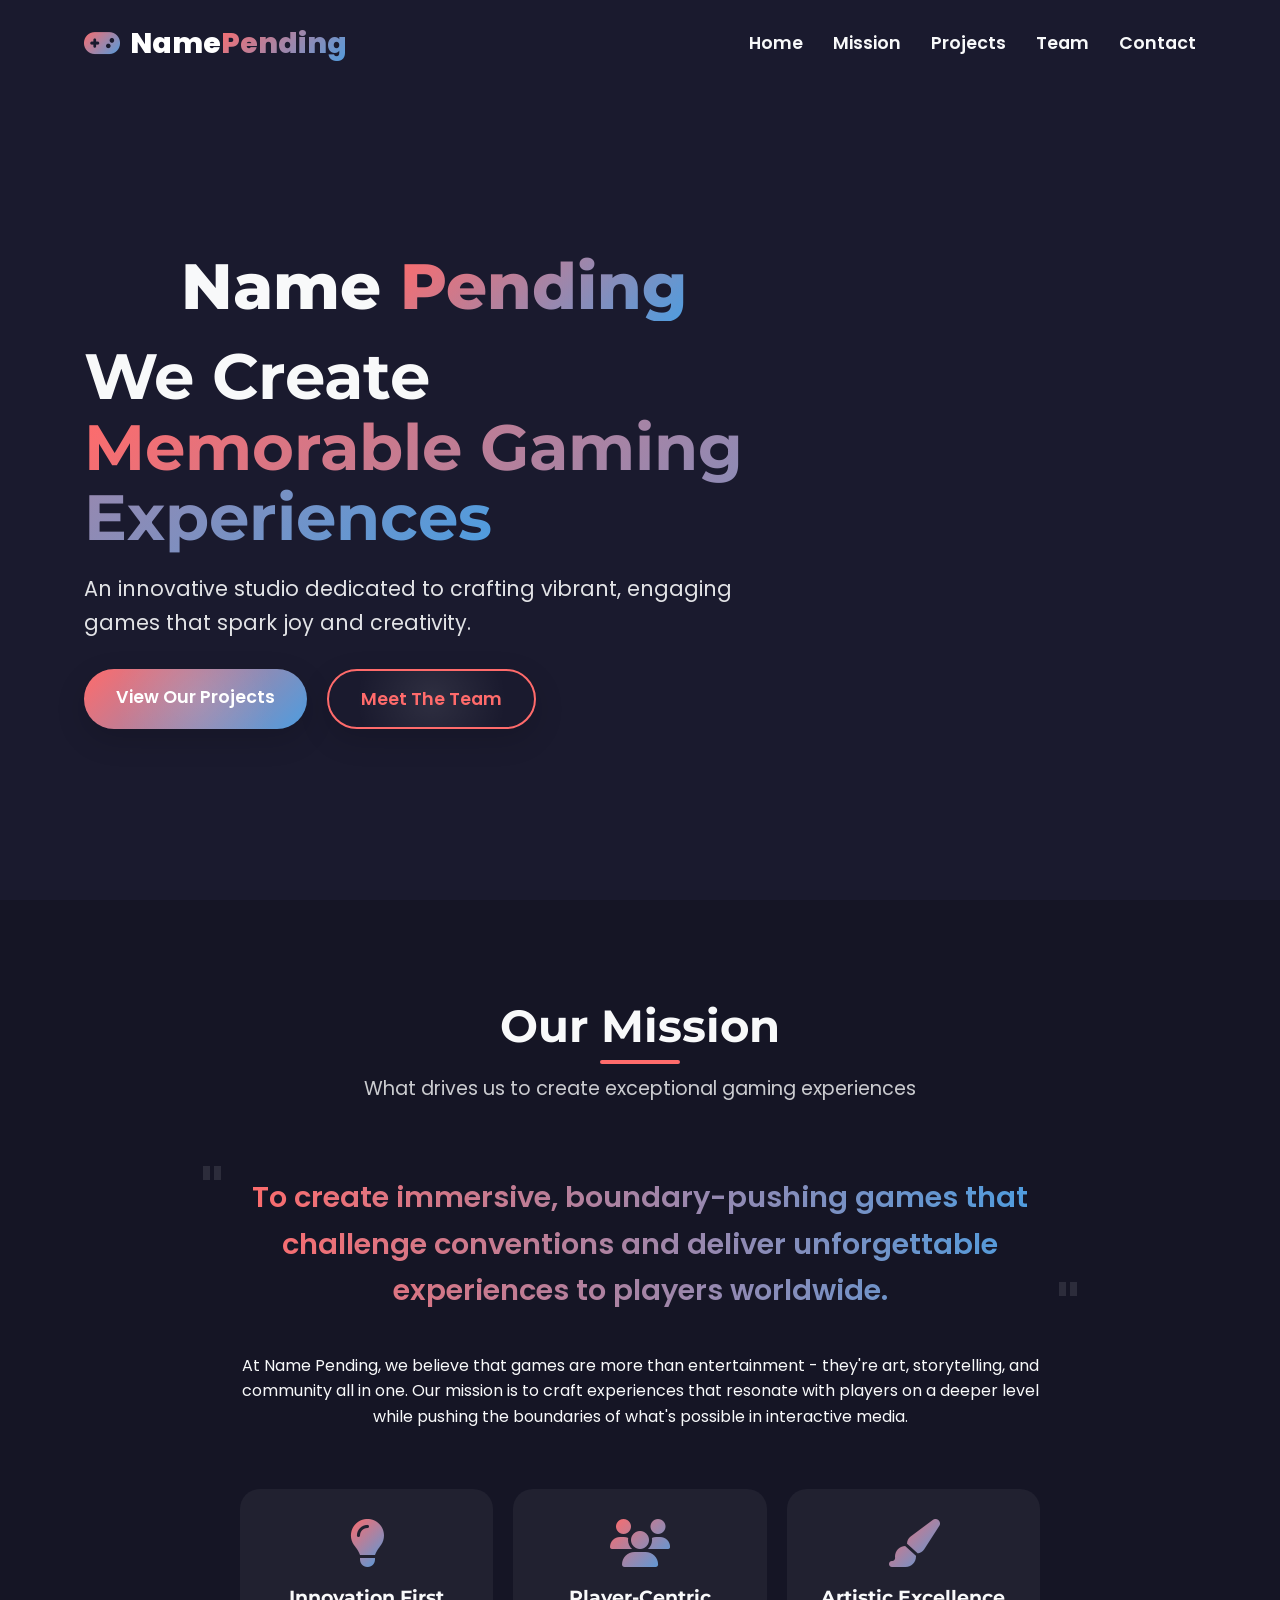
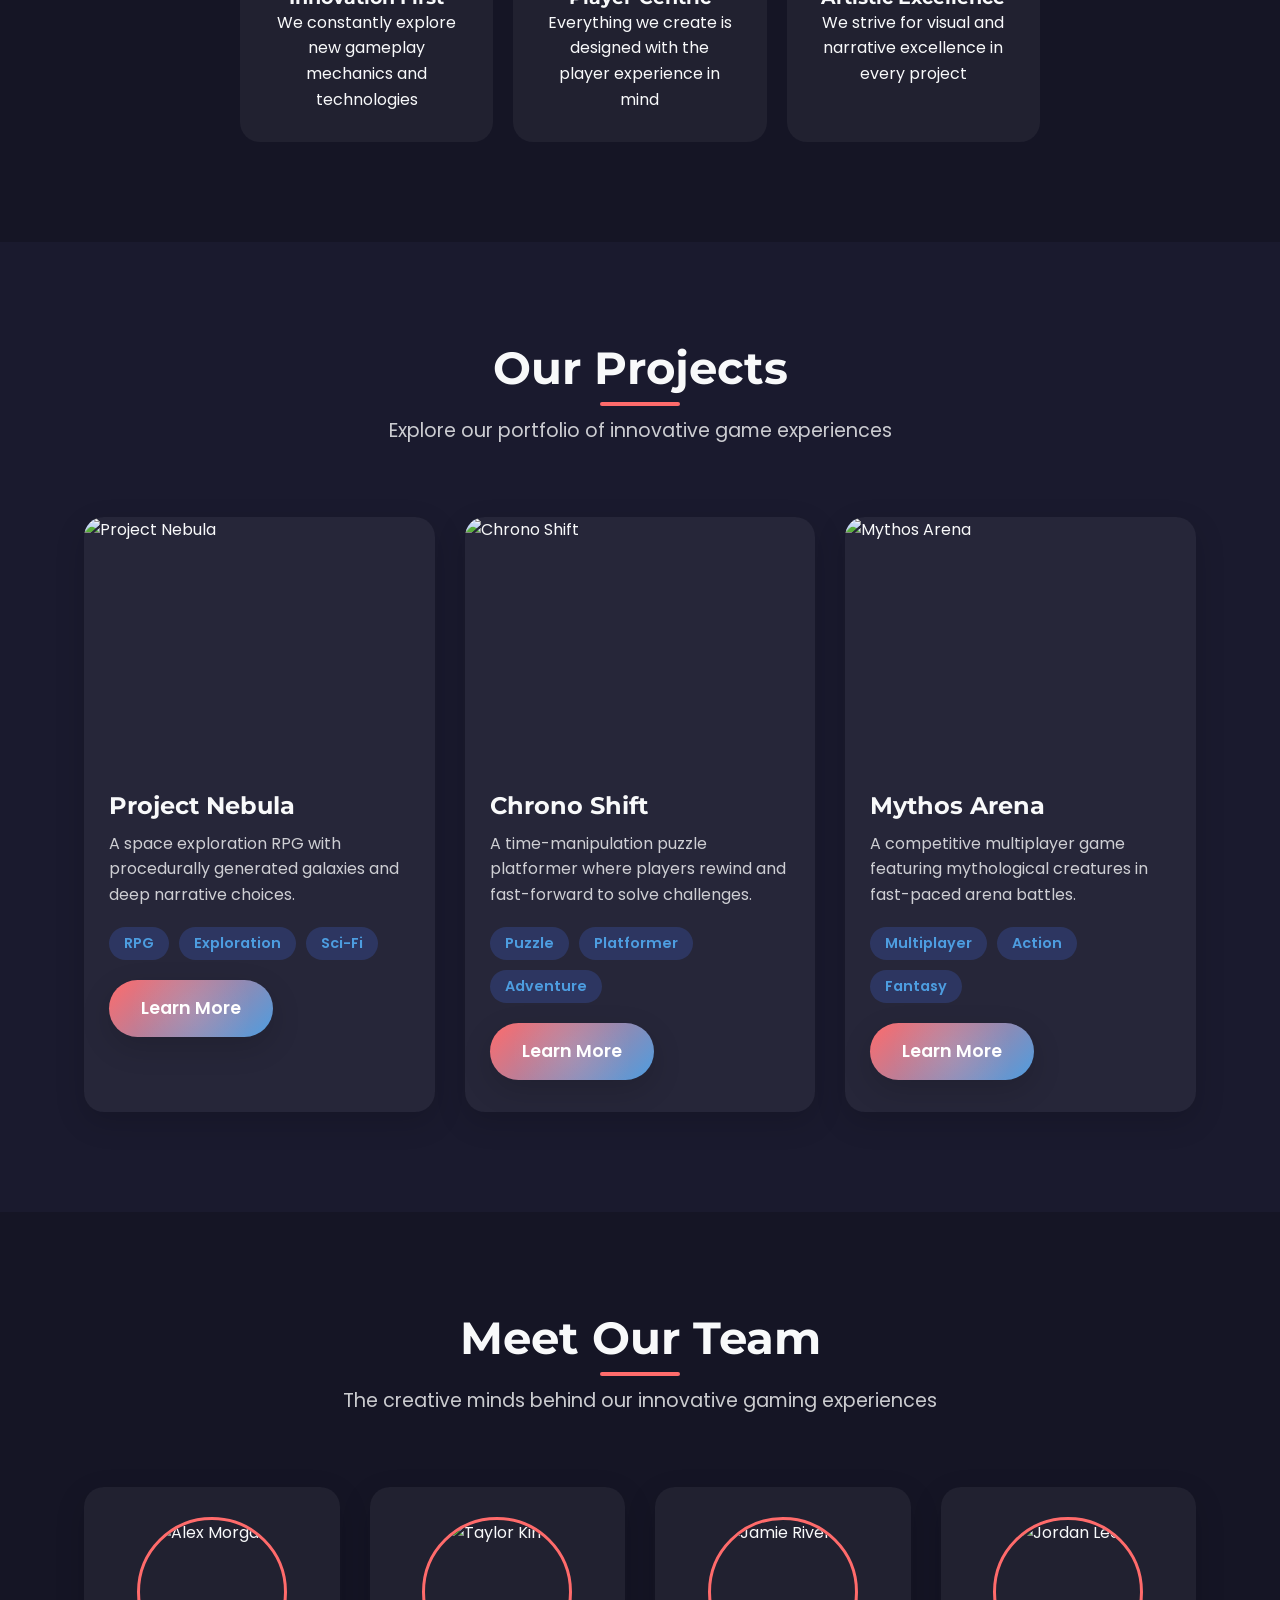
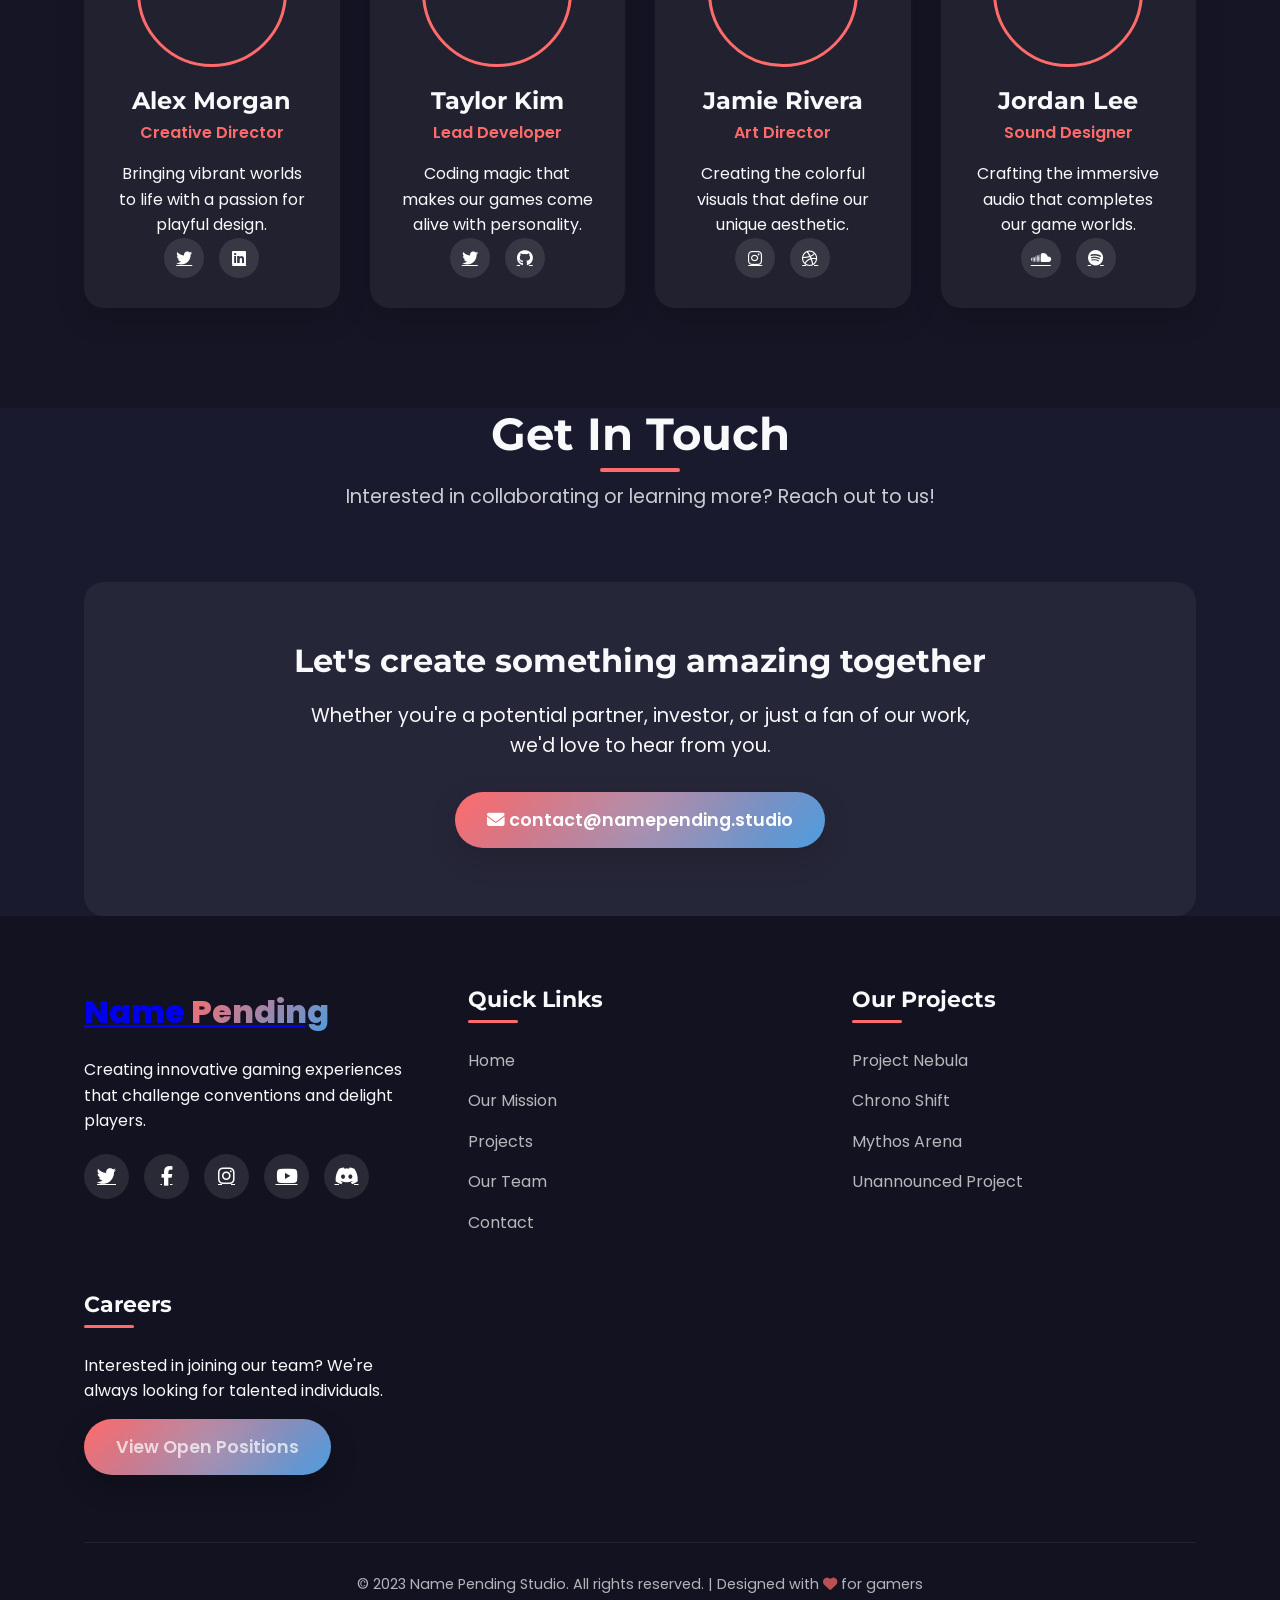
==== index.html @ c5f0f34b "Woops" ====
<!DOCTYPE html>
<html lang="en">
<head>
    <meta charset="UTF-8">
    <meta name="viewport" content="width=device-width, initial-scale=1.0">
    <title>Name Pending Approval | Game Studio</title>
    <link rel="stylesheet" href="https://cdnjs.cloudflare.com/ajax/libs/font-awesome/6.4.0/css/all.min.css">
    <link href="https://fonts.googleapis.com/css2?family=Montserrat:wght@400;600;700;800&family=Poppins:wght@300;400;500;600;700&display=swap" rel="stylesheet">
    <style>
        :root {
            --primary: #ff6b6b;
            --secondary: #4d9de0;
            --accent: #ffd166;
            --dark: #1a1a2e;
            --light: #f8f9fa;
            --gradient: linear-gradient(135deg, var(--primary), var(--secondary));
            --bubble-gradient: radial-gradient(circle, rgba(255,255,255,0.3) 0%, rgba(255,255,255,0) 70%);
            --shadow: 0 10px 30px rgba(0, 0, 0, 0.15);
            --transition: all 0.4s cubic-bezier(0.175, 0.885, 0.32, 1.275);
        }

        * {
            margin: 0;
            padding: 0;
            box-sizing: border-box;
        }

        body {
            font-family: 'Poppins', sans-serif;
            background: var(--dark);
            color: var(--light);
            overflow-x: hidden;
            line-height: 1.6;
        }

        h1, h2, h3, h4, h5 {
            font-family: 'Montserrat', sans-serif;
            font-weight: 700;
            line-height: 1.2;
        }

        .container {
            width: 90%;
            max-width: 1200px;
            margin: 0 auto;
            padding: 0 20px;
        }

        .btn {
            display: inline-block;
            padding: 14px 32px;
            background: var(--gradient);
            color: white;
            border-radius: 50px;
            text-decoration: none;
            font-weight: 600;
            font-size: 1.1rem;
            border: none;
            cursor: pointer;
            transition: var(--transition);
            box-shadow: var(--shadow);
            position: relative;
            overflow: hidden;
            z-index: 1;
        }

        .btn:hover {
            transform: translateY(-5px);
            box-shadow: 0 15px 35px rgba(0, 0, 0, 0.2);
        }

        .btn::after {
            content: '';
            position: absolute;
            top: 0;
            left: 0;
            width: 100%;
            height: 100%;
            background: var(--bubble-gradient);
            z-index: -1;
            opacity: 0.3;
        }

        /* Header & Navigation */
        header {
            position: fixed;
            top: 0;
            left: 0;
            width: 100%;
            z-index: 1000;
            padding: 20px 0;
            transition: var(--transition);
        }

        header.scrolled {
            background: rgba(26, 26, 46, 0.95);
            backdrop-filter: blur(10px);
            padding: 10px 0;
            box-shadow: 0 5px 20px rgba(0, 0, 0, 0.1);
        }

        .navbar {
            display: flex;
            justify-content: space-between;
            align-items: center;
        }

        .logo {
            display: flex;
            align-items: center;
            font-size: 1.8rem;
            font-weight: 800;
            color: white;
            text-decoration: none;
        }

        .logo span {
            background: var(--gradient);
            -webkit-background-clip: text;
            -webkit-text-fill-color: transparent;
        }

        .logo i {
            margin-right: 10px;
            background: var(--gradient);
            -webkit-background-clip: text;
            -webkit-text-fill-color: transparent;
        }

        .nav-links {
            display: flex;
            list-style: none;
        }

        .nav-links li {
            margin-left: 30px;
        }

        .nav-links a {
            color: var(--light);
            text-decoration: none;
            font-weight: 600;
            font-size: 1.1rem;
            position: relative;
            padding: 5px 0;
            transition: var(--transition);
        }

        .nav-links a::after {
            content: '';
            position: absolute;
            bottom: 0;
            left: 0;
            width: 0;
            height: 3px;
            background: var(--primary);
            border-radius: 10px;
            transition: var(--transition);
        }

        .nav-links a:hover {
            color: var(--primary);
        }

        .nav-links a:hover::after {
            width: 100%;
        }

        .hamburger {
            display: none;
            cursor: pointer;
            background: none;
            border: none;
            font-size: 1.8rem;
            color: white;
        }

        /* Hero Section */
        .hero {
            height: 100vh;
            display: flex;
            align-items: center;
            position: relative;
            overflow: hidden;
            padding-top: 80px;
        }

        .hero::before {
            content: '';
            position: absolute;
            top: 0;
            left: 0;
            width: 100%;
            height: 100%;
            background: url('https://images.unsplash.com/photo-1550745165-9bc0b252726f?ixlib=rb-4.0.3') no-repeat center center/cover;
            opacity: 0.2;
            z-index: -1;
        }

        .hero-content {
            max-width: 700px;
            z-index: 2;
        }

        .hero h1 {
            font-size: 4rem;
            margin-bottom: 20px;
            line-height: 1.1;
        }

        .hero h1 span {
            background: var(--gradient);
            -webkit-background-clip: text;
            -webkit-text-fill-color: transparent;
        }

        .hero p {
            font-size: 1.3rem;
            margin-bottom: 30px;
            opacity: 0.9;
        }

        .hero-btns {
            display: flex;
            gap: 20px;
        }

        .btn-secondary {
            background: transparent;
            border: 2px solid var(--primary);
            color: var(--primary);
        }

        .btn-secondary:hover {
            background: var(--primary);
            color: white;
        }

        /* Studio Name Animation */
        .studio-name {
            font-size: 5rem;
            font-weight: 800;
            text-align: center;
            margin-bottom: 30px;
            position: relative;
        }

        .studio-name span {
            background: var(--gradient);
            -webkit-background-clip: text;
            -webkit-text-fill-color: transparent;
            position: relative;
            display: inline-block;
        }

        .studio-name span::after {
            content: '?';
            position: absolute;
            top: -20px;
            right: -30px;
            font-size: 4rem;
            color: var(--accent);
            animation: pulse 2s infinite;
        }

        @keyframes pulse {
            0% { transform: scale(1); }
            50% { transform: scale(1.2); }
            100% { transform: scale(1); }
        }

        /* Mission Section */
        .mission {
            background: rgba(0, 0, 0, 0.2);
            padding: 100px 0;
            position: relative;
        }

        .mission-content {
            max-width: 800px;
            margin: 0 auto;
            text-align: center;
            position: relative;
            z-index: 2;
        }

        .mission-statement {
            font-size: 1.8rem;
            font-weight: 600;
            margin-bottom: 40px;
            line-height: 1.6;
            background: linear-gradient(to right, var(--primary), var(--secondary));
            -webkit-background-clip: text;
            background-clip: text;
            color: transparent;
            position: relative;
        }

        .mission-statement::before,
        .mission-statement::after {
            content: '"';
            font-size: 4rem;
            position: absolute;
            color: rgba(255, 255, 255, 0.1);
        }

        .mission-statement::before {
            top: -30px;
            left: -40px;
        }

        .mission-statement::after {
            bottom: -50px;
            right: -40px;
        }

        /* Projects Section */
        .projects {
            padding: 100px 0;
        }

        .projects-grid {
            display: grid;
            grid-template-columns: repeat(auto-fill, minmax(300px, 1fr));
            gap: 30px;
        }

        .project-card {
            background: rgba(255, 255, 255, 0.05);
            border-radius: 20px;
            overflow: hidden;
            transition: var(--transition);
            box-shadow: var(--shadow);
            position: relative;
        }

        .project-card:hover {
            transform: translateY(-10px);
            box-shadow: 0 20px 40px rgba(0, 0, 0, 0.2);
        }

        .project-img {
            height: 250px;
            overflow: hidden;
            position: relative;
        }

        .project-img img {
            width: 100%;
            height: 100%;
            object-fit: cover;
            transition: var(--transition);
        }

        .project-card:hover .project-img img {
            transform: scale(1.1);
        }

        .project-info {
            padding: 25px;
        }

        .project-info h3 {
            font-size: 1.5rem;
            margin-bottom: 10px;
        }

        .project-info p {
            margin-bottom: 20px;
            opacity: 0.8;
        }

        .project-tags {
            display: flex;
            flex-wrap: wrap;
            gap: 10px;
            margin-bottom: 20px;
        }

        .project-tag {
            background: rgba(77, 121, 255, 0.2);
            color: var(--secondary);
            padding: 5px 15px;
            border-radius: 50px;
            font-size: 0.9rem;
            font-weight: 600;
        }

        /* Team Section */
        .team {
            background: rgba(0, 0, 0, 0.2);
            padding: 100px 0;
        }

        .team-grid {
            display: grid;
            grid-template-columns: repeat(auto-fill, minmax(250px, 1fr));
            gap: 30px;
        }

        .team-member {
            text-align: center;
            background: rgba(255, 255, 255, 0.05);
            border-radius: 20px;
            padding: 30px;
            transition: var(--transition);
            box-shadow: var(--shadow);
        }

        .team-member:hover {
            transform: translateY(-10px);
            background: rgba(255, 255, 255, 0.1);
        }

        .member-img {
            width: 150px;
            height: 150px;
            border-radius: 50%;
            margin: 0 auto 20px;
            overflow: hidden;
            border: 3px solid var(--primary);
            position: relative;
        }

        .member-img img {
            width: 100%;
            height: 100%;
            object-fit: cover;
        }

        .member-name {
            font-size: 1.5rem;
            margin-bottom: 5px;
        }

        .member-role {
            color: var(--primary);
            font-weight: 600;
            margin-bottom: 15px;
        }

        .member-social {
            display: flex;
            justify-content: center;
            gap: 15px;
        }

        .member-social a {
            display: flex;
            align-items: center;
            justify-content: center;
            width: 40px;
            height: 40px;
            background: rgba(255, 255, 255, 0.1);
            border-radius: 50%;
            color: white;
            transition: var(--transition);
        }

        .member-social a:hover {
            background: var(--primary);
            transform: translateY(-5px);
        }

        /* Footer */
        footer {
            background: rgba(0, 0, 0, 0.3);
            padding: 70px 0 30px;
            position: relative;
        }

        .footer-content {
            display: grid;
            grid-template-columns: repeat(auto-fit, minmax(250px, 1fr));
            gap: 40px;
            margin-bottom: 60px;
        }

        .footer-logo {
            font-size: 2rem;
            font-weight: 800;
            margin-bottom: 20px;
            display: block;
        }

        .footer-logo span {
            background: var(--gradient);
            -webkit-background-clip: text;
            -webkit-text-fill-color: transparent;
        }

        .footer-links h3 {
            font-size: 1.4rem;
            margin-bottom: 25px;
            position: relative;
            padding-bottom: 10px;
        }

        .footer-links h3::after {
            content: '';
            position: absolute;
            bottom: 0;
            left: 0;
            width: 50px;
            height: 3px;
            background: var(--primary);
            border-radius: 10px;
        }

        .footer-links ul {
            list-style: none;
        }

        .footer-links li {
            margin-bottom: 15px;
        }

        .footer-links a {
            color: rgba(255, 255, 255, 0.7);
            text-decoration: none;
            transition: var(--transition);
            display: inline-block;
        }

        .footer-links a:hover {
            color: var(--primary);
            transform: translateX(5px);
        }

        .social-links {
            display: flex;
            gap: 15px;
            margin-top: 20px;
        }

        .social-links a {
            display: flex;
            align-items: center;
            justify-content: center;
            width: 45px;
            height: 45px;
            background: rgba(255, 255, 255, 0.1);
            border-radius: 50%;
            color: white;
            font-size: 1.2rem;
            transition: var(--transition);
        }

        .social-links a:hover {
            background: var(--primary);
            transform: translateY(-5px);
        }

        .copyright {
            text-align: center;
            padding-top: 30px;
            border-top: 1px solid rgba(255, 255, 255, 0.1);
            font-size: 0.9rem;
            opacity: 0.7;
        }

        /* Section Title */
        .section-title {
            text-align: center;
            margin-bottom: 70px;
        }

        .section-title h2 {
            font-size: 2.8rem;
            margin-bottom: 20px;
            position: relative;
            display: inline-block;
        }

        .section-title h2::after {
            content: '';
            position: absolute;
            bottom: -10px;
            left: 50%;
            transform: translateX(-50%);
            width: 80px;
            height: 4px;
            background: var(--primary);
            border-radius: 10px;
        }

        .section-title p {
            max-width: 700px;
            margin: 0 auto;
            font-size: 1.2rem;
            opacity: 0.8;
        }

        /* Responsive Design */
        @media (max-width: 992px) {
            .hero h1 {
                font-size: 3.5rem;
            }
            .studio-name {
                font-size: 4rem;
            }
        }

        @media (max-width: 768px) {
            .hamburger {
                display: block;
            }

            .nav-links {
                position: fixed;
                top: 80px;
                left: -100%;
                width: 100%;
                height: calc(100vh - 80px);
                background: var(--dark);
                flex-direction: column;
                align-items: center;
                justify-content: flex-start;
                padding-top: 50px;
                transition: var(--transition);
            }

            .nav-links.active {
                left: 0;
            }

            .nav-links li {
                margin: 15px 0;
            }

            .hero h1 {
                font-size: 2.8rem;
            }

            .studio-name {
                font-size: 3rem;
            }

            .hero-btns {
                flex-direction: column;
                gap: 15px;
            }

            .section-title h2 {
                font-size: 2.3rem;
            }
        }

        @media (max-width: 480px) {
            .hero h1 {
                font-size: 2.3rem;
            }
            .studio-name {
                font-size: 2.5rem;
            }
            .section-title h2 {
                font-size: 2rem;
            }
        }

        /* Floating Bubbles */
        .bubbles {
            position: absolute;
            top: 0;
            left: 0;
            width: 100%;
            height: 100%;
            z-index: -1;
            overflow: hidden;
        }

        .bubble {
            position: absolute;
            bottom: -100px;
            width: 40px;
            height: 40px;
            background: var(--bubble-gradient);
            border-radius: 50%;
            opacity: 0.5;
            animation: float 15s infinite ease-in;
        }

        .bubble:nth-child(1) {
            width: 40px;
            height: 40px;
            left: 10%;
            animation-duration: 16s;
        }

        .bubble:nth-child(2) {
            width: 20px;
            height: 20px;
            left: 20%;
            animation-duration: 10s;
            animation-delay: 1s;
        }

        .bubble:nth-child(3) {
            width: 50px;
            height: 50px;
            left: 35%;
            animation-duration: 18s;
            animation-delay: 2s;
        }

        .bubble:nth-child(4) {
            width: 80px;
            height: 80px;
            left: 50%;
            animation-duration: 22s;
            animation-delay: 0s;
        }

        .bubble:nth-child(5) {
            width: 35px;
            height: 35px;
            left: 55%;
            animation-duration: 14s;
            animation-delay: 1s;
        }

        .bubble:nth-child(6) {
            width: 45px;
            height: 45px;
            left: 65%;
            animation-duration: 17s;
            animation-delay: 3s;
        }

        .bubble:nth-child(7) {
            width: 25px;
            height: 25px;
            left: 75%;
            animation-duration: 12s;
            animation-delay: 2s;
        }

        .bubble:nth-child(8) {
            width: 80px;
            height: 80px;
            left: 80%;
            animation-duration: 20s;
            animation-delay: 1s;
        }

        .bubble:nth-child(9) {
            width: 15px;
            height: 15px;
            left: 70%;
            animation-duration: 9s;
            animation-delay: 0s;
        }

        .bubble:nth-child(10) {
            width: 50px;
            height: 50px;
            left: 85%;
            animation-duration: 15s;
            animation-delay: 4s;
        }

        @keyframes float {
            0% {
                bottom: -100px;
                transform: translateX(0);
            }
            50% {
                transform: translateX(100px);
            }
            100% {
                bottom: 1080px;
                transform: translateX(-150px);
            }
        }
    </style>
</head>
<body>
    <!-- Header -->
    <header id="header">
        <div class="container">
            <nav class="navbar">
                <a href="#" class="logo">
                    <i class="fas fa-gamepad"></i>
                    Name <span>Pending</span>
                </a>
                <button class="hamburger" id="hamburger">
                    <i class="fas fa-bars"></i>
                </button>
                <ul class="nav-links" id="nav-links">
                    <li><a href="#home">Home</a></li>
                    <li><a href="#mission">Mission</a></li>
                    <li><a href="#projects">Projects</a></li>
                    <li><a href="#team">Team</a></li>
                    <li><a href="#contact">Contact</a></li>
                </ul>
            </nav>
        </div>
    </header>

    <!-- Hero Section -->
    <section class="hero" id="home">
        <div class="bubbles">
            <div class="bubble"></div>
            <div class="bubble"></div>
            <div class="bubble"></div>
            <div class="bubble"></div>
            <div class="bubble"></div>
            <div class="bubble"></div>
            <div class="bubble"></div>
            <div class="bubble"></div>
            <div class="bubble"></div>
            <div class="bubble"></div>
        </div>
        <div class="container">
            <div class="hero-content">
                <h1 class="studio-name">Name <span>Pending</span></h1>
                <h1>We Create <span>Memorable Gaming Experiences</span></h1>
                <p>An innovative studio dedicated to crafting vibrant, engaging games that spark joy and creativity.</p>
                <div class="hero-btns">
                    <a href="#projects" class="btn">View Our Projects</a>
                    <a href="#team" class="btn btn-secondary">Meet The Team</a>
                </div>
            </div>
        </div>
    </section>

    <!-- Mission Section -->
    <section class="mission" id="mission">
        <div class="container">
            <div class="section-title">
                <h2>Our Mission</h2>
                <p>What drives us to create exceptional gaming experiences</p>
            </div>
            <div class="mission-content">
                <p class="mission-statement">
                    To create immersive, boundary-pushing games that challenge conventions and deliver unforgettable experiences to players worldwide.
                </p>
                <p>At Name Pending, we believe that games are more than entertainment - they're art, storytelling, and community all in one. Our mission is to craft experiences that resonate with players on a deeper level while pushing the boundaries of what's possible in interactive media.</p>
                <div style="display: grid; grid-template-columns: repeat(auto-fit, minmax(200px, 1fr)); gap: 20px; margin-top: 60px;">
                    <div style="text-align: center; padding: 30px; background: rgba(255,255,255,0.05); border-radius: 20px;">
                        <i class="fas fa-lightbulb" style="font-size: 3rem; margin-bottom: 20px; background: var(--gradient); -webkit-background-clip: text; -webkit-text-fill-color: transparent;"></i>
                        <h3>Innovation First</h3>
                        <p>We constantly explore new gameplay mechanics and technologies</p>
                    </div>
                    <div style="text-align: center; padding: 30px; background: rgba(255,255,255,0.05); border-radius: 20px;">
                        <i class="fas fa-users" style="font-size: 3rem; margin-bottom: 20px; background: var(--gradient); -webkit-background-clip: text; -webkit-text-fill-color: transparent;"></i>
                        <h3>Player-Centric</h3>
                        <p>Everything we create is designed with the player experience in mind</p>
                    </div>
                    <div style="text-align: center; padding: 30px; background: rgba(255,255,255,0.05); border-radius: 20px;">
                        <i class="fas fa-paint-brush" style="font-size: 3rem; margin-bottom: 20px; background: var(--gradient); -webkit-background-clip: text; -webkit-text-fill-color: transparent;"></i>
                        <h3>Artistic Excellence</h3>
                        <p>We strive for visual and narrative excellence in every project</p>
                    </div>
                </div>
            </div>
        </div>
    </section>

    <!-- Projects Section -->
    <section class="projects" id="projects">
        <div class="container">
            <div class="section-title">
                <h2>Our Projects</h2>
                <p>Explore our portfolio of innovative game experiences</p>
            </div>
            <div class="projects-grid">
                <!-- Project 1 -->
                <div class="project-card">
                    <div class="project-img">
                        <img src="https://images.unsplash.com/photo-1550745165-9bc0b252726f?ixlib=rb-4.0.3&auto=format&fit=crop&w=600&q=80" alt="Project Nebula">
                    </div>
                    <div class="project-info">
                        <h3>Project Nebula</h3>
                        <p>A space exploration RPG with procedurally generated galaxies and deep narrative choices.</p>
                        <div class="project-tags">
                            <span class="project-tag">RPG</span>
                            <span class="project-tag">Exploration</span>
                            <span class="project-tag">Sci-Fi</span>
                        </div>
                        <a href="#" class="btn">Learn More</a>
                    </div>
                </div>
                
                <!-- Project 2 -->
                <div class="project-card">
                    <div class="project-img">
                        <img src="https://images.unsplash.com/photo-1511512578047-dfb367046420?ixlib=rb-4.0.3&auto=format&fit=crop&w=600&q=80" alt="Chrono Shift">
                    </div>
                    <div class="project-info">
                        <h3>Chrono Shift</h3>
                        <p>A time-manipulation puzzle platformer where players rewind and fast-forward to solve challenges.</p>
                        <div class="project-tags">
                            <span class="project-tag">Puzzle</span>
                            <span class="project-tag">Platformer</span>
                            <span class="project-tag">Adventure</span>
                        </div>
                        <a href="#" class="btn">Learn More</a>
                    </div>
                </div>
                
                <!-- Project 3 -->
                <div class="project-card">
                    <div class="project-img">
                        <img src="https://images.unsplash.com/photo-1542751371-adc38448a05e?ixlib=rb-4.0.3&auto=format&fit=crop&w=600&q=80" alt="Mythos Arena">
                    </div>
                    <div class="project-info">
                        <h3>Mythos Arena</h3>
                        <p>A competitive multiplayer game featuring mythological creatures in fast-paced arena battles.</p>
                        <div class="project-tags">
                            <span class="project-tag">Multiplayer</span>
                            <span class="project-tag">Action</span>
                            <span class="project-tag">Fantasy</span>
                        </div>
                        <a href="#" class="btn">Learn More</a>
                    </div>
                </div>
            </div>
        </div>
    </section>

    <!-- Team Section -->
    <section class="team" id="team">
        <div class="container">
            <div class="section-title">
                <h2>Meet Our Team</h2>
                <p>The creative minds behind our innovative gaming experiences</p>
            </div>
            <div class="team-grid">
                <!-- Team Member 1 -->
                <div class="team-member">
                    <div class="member-img">
                        <img src="https://images.unsplash.com/photo-1507003211169-0a1dd7228f2d?ixlib=rb-4.0.3&auto=format&fit=crop&w=600&q=80" alt="Alex Morgan">
                    </div>
                    <h3 class="member-name">Alex Morgan</h3>
                    <p class="member-role">Creative Director</p>
                    <p>Bringing vibrant worlds to life with a passion for playful design.</p>
                    <div class="member-social">
                        <a href="#"><i class="fab fa-twitter"></i></a>
                        <a href="#"><i class="fab fa-linkedin"></i></a>
                    </div>
                </div>
                
                <!-- Team Member 2 -->
                <div class="team-member">
                    <div class="member-img">
                        <img src="https://images.unsplash.com/photo-1544005313-94ddf0286df2?ixlib=rb-4.0.3&auto=format&fit=crop&w=600&q=80" alt="Taylor Kim">
                    </div>
                    <h3 class="member-name">Taylor Kim</h3>
                    <p class="member-role">Lead Developer</p>
                    <p>Coding magic that makes our games come alive with personality.</p>
                    <div class="member-social">
                        <a href="#"><i class="fab fa-twitter"></i></a>
                        <a href="#"><i class="fab fa-github"></i></a>
                    </div>
                </div>
                
                <!-- Team Member 3 -->
                <div class="team-member">
                    <div class="member-img">
                        <img src="https://images.unsplash.com/photo-1552058544-f2b08422138a?ixlib=rb-4.0.3&auto=format&fit=crop&w=600&q=80" alt="Jamie Rivera">
                    </div>
                    <h3 class="member-name">Jamie Rivera</h3>
                    <p class="member-role">Art Director</p>
                    <p>Creating the colorful visuals that define our unique aesthetic.</p>
                    <div class="member-social">
                        <a href="#"><i class="fab fa-instagram"></i></a>
                        <a href="#"><i class="fab fa-dribbble"></i></a>
                    </div>
                </div>
                
                <!-- Team Member 4 -->
                <div class="team-member">
                    <div class="member-img">
                        <img src="https://images.unsplash.com/photo-1567532939604-b6b5b0e1607d?ixlib=rb-4.0.3&auto=format&fit=crop&w=600&q=80" alt="Jordan Lee">
                    </div>
                    <h3 class="member-name">Jordan Lee</h3>
                    <p class="member-role">Sound Designer</p>
                    <p>Crafting the immersive audio that completes our game worlds.</p>
                    <div class="member-social">
                        <a href="#"><i class="fab fa-soundcloud"></i></a>
                        <a href="#"><i class="fab fa-spotify"></i></a>
                    </div>
                </div>
            </div>
        </div>
    </section>

    <!-- Contact Section -->
    <section id="contact">
        <div class="container">
            <div class="section-title">
                <h2>Get In Touch</h2>
                <p>Interested in collaborating or learning more? Reach out to us!</p>
            </div>
            <div style="background: rgba(255,255,255,0.05); padding: 60px; border-radius: 20px; text-align: center;">
                <h3 style="font-size: 2rem; margin-bottom: 20px;">Let's create something amazing together</h3>
                <p style="max-width: 700px; margin: 0 auto 30px; font-size: 1.2rem;">
                    Whether you're a potential partner, investor, or just a fan of our work, we'd love to hear from you.
                </p>
                <a href="mailto:contact@namepending.studio" class="btn">
                    <i class="fas fa-envelope"></i> contact@namepending.studio
                </a>
            </div>
        </div>
    </section>

    <!-- Footer -->
    <footer>
        <div class="container">
            <div class="footer-content">
                <div class="footer-about">
                    <a href="#" class="footer-logo">
                        Name <span>Pending</span>
                    </a>
                    <p>Creating innovative gaming experiences that challenge conventions and delight players.</p>
                    <div class="social-links">
                        <a href="#"><i class="fab fa-twitter"></i></a>
                        <a href="#"><i class="fab fa-facebook-f"></i></a>
                        <a href="#"><i class="fab fa-instagram"></i></a>
                        <a href="#"><i class="fab fa-youtube"></i></a>
                        <a href="#"><i class="fab fa-discord"></i></a>
                    </div>
                </div>
                <div class="footer-links">
                    <h3>Quick Links</h3>
                    <ul>
                        <li><a href="#home">Home</a></li>
                        <li><a href="#mission">Our Mission</a></li>
                        <li><a href="#projects">Projects</a></li>
                        <li><a href="#team">Our Team</a></li>
                        <li><a href="#contact">Contact</a></li>
                    </ul>
                </div>
                <div class="footer-links">
                    <h3>Our Projects</h3>
                    <ul>
                        <li><a href="#">Project Nebula</a></li>
                        <li><a href="#">Chrono Shift</a></li>
                        <li><a href="#">Mythos Arena</a></li>
                        <li><a href="#">Unannounced Project</a></li>
                    </ul>
                </div>
                <div class="footer-links">
                    <h3>Careers</h3>
                    <p>Interested in joining our team? We're always looking for talented individuals.</p>
                    <a href="#contact" class="btn" style="margin-top: 15px;">View Open Positions</a>
                </div>
            </div>
            <div class="copyright">
                <p>&copy; 2023 Name Pending Studio. All rights reserved. | Designed with <i class="fas fa-heart" style="color: var(--primary);"></i> for gamers</p>
            </div>
        </div>
    </footer>

    <script>
        // Mobile Navigation
        const hamburger = document.getElementById('hamburger');
        const navLinks = document.getElementById('nav-links');

        hamburger.addEventListener('click', () => {
            navLinks.classList.toggle('active');
            hamburger.innerHTML = navLinks.classList.contains('active') ? 
                '<i class="fas fa-times"></i>' : '<i class="fas fa-bars"></i>';
        });

        // Close mobile menu when clicking a link
        document.querySelectorAll('.nav-links a').forEach(link => {
            link.addEventListener('click', () => {
                navLinks.classList.remove('active');
                hamburger.innerHTML = '<i class="fas fa-bars"></i>';
            });
        });

        // Header scroll effect
        const header = document.getElementById('header');
        window.addEventListener('scroll', () => {
            if (window.scrollY > 100) {
                header.classList.add('scrolled');
            } else {
                header.classList.remove('scrolled');
            }
        });

        // Smooth scrolling for anchor links
        document.querySelectorAll('a[href^="#"]').forEach(anchor => {
            anchor.addEventListener('click', function(e) {
                e.preventDefault();
                
                const targetId = this.getAttribute('href');
                if (targetId === '#') return;
                
                const targetElement = document.querySelector(targetId);
                if (targetElement) {
                    window.scrollTo({
                        top: targetElement.offsetTop - 80,
                        behavior: 'smooth'
                    });
                }
            });
        });

        // Create additional bubbles
        const bubblesContainer = document.querySelector('.bubbles');
        if (bubblesContainer) {
            for (let i = 0; i < 15; i++) {
                const bubble = document.createElement('div');
                bubble.classList.add('bubble');
                
                // Randomize bubble properties
                const size = Math.random() * 60 + 20;
                const left = Math.random() * 100;
                const duration = Math.random() * 20 + 10;
                const delay = Math.random() * 5;
                
                bubble.style.width = `${size}px`;
                bubble.style.height = `${size}px`;
                bubble.style.left = `${left}%`;
                bubble.style.animationDuration = `${duration}s`;
                bubble.style.animationDelay = `${delay}s`;
                
                bubblesContainer.appendChild(bubble);
            }
        }

        // Project card hover effect
        const projectCards = document.querySelectorAll('.project-card');
        projectCards.forEach(card => {
            card.addEventListener('mouseenter', () => {
                card.style.transform = 'translateY(-15px)';
            });
            
            card.addEventListener('mouseleave', () => {
                card.style.transform = 'translateY(0)';
            });
        });

        // Team member hover effect
        const teamMembers = document.querySelectorAll('.team-member');
        teamMembers.forEach(member => {
            member.addEventListener('mouseenter', () => {
                member.style.transform = 'translateY(-15px)';
            });
            
            member.addEventListener('mouseleave', () => {
                member.style.transform = 'translateY(0)';
            });
        });
    </script>
</body>
</html>
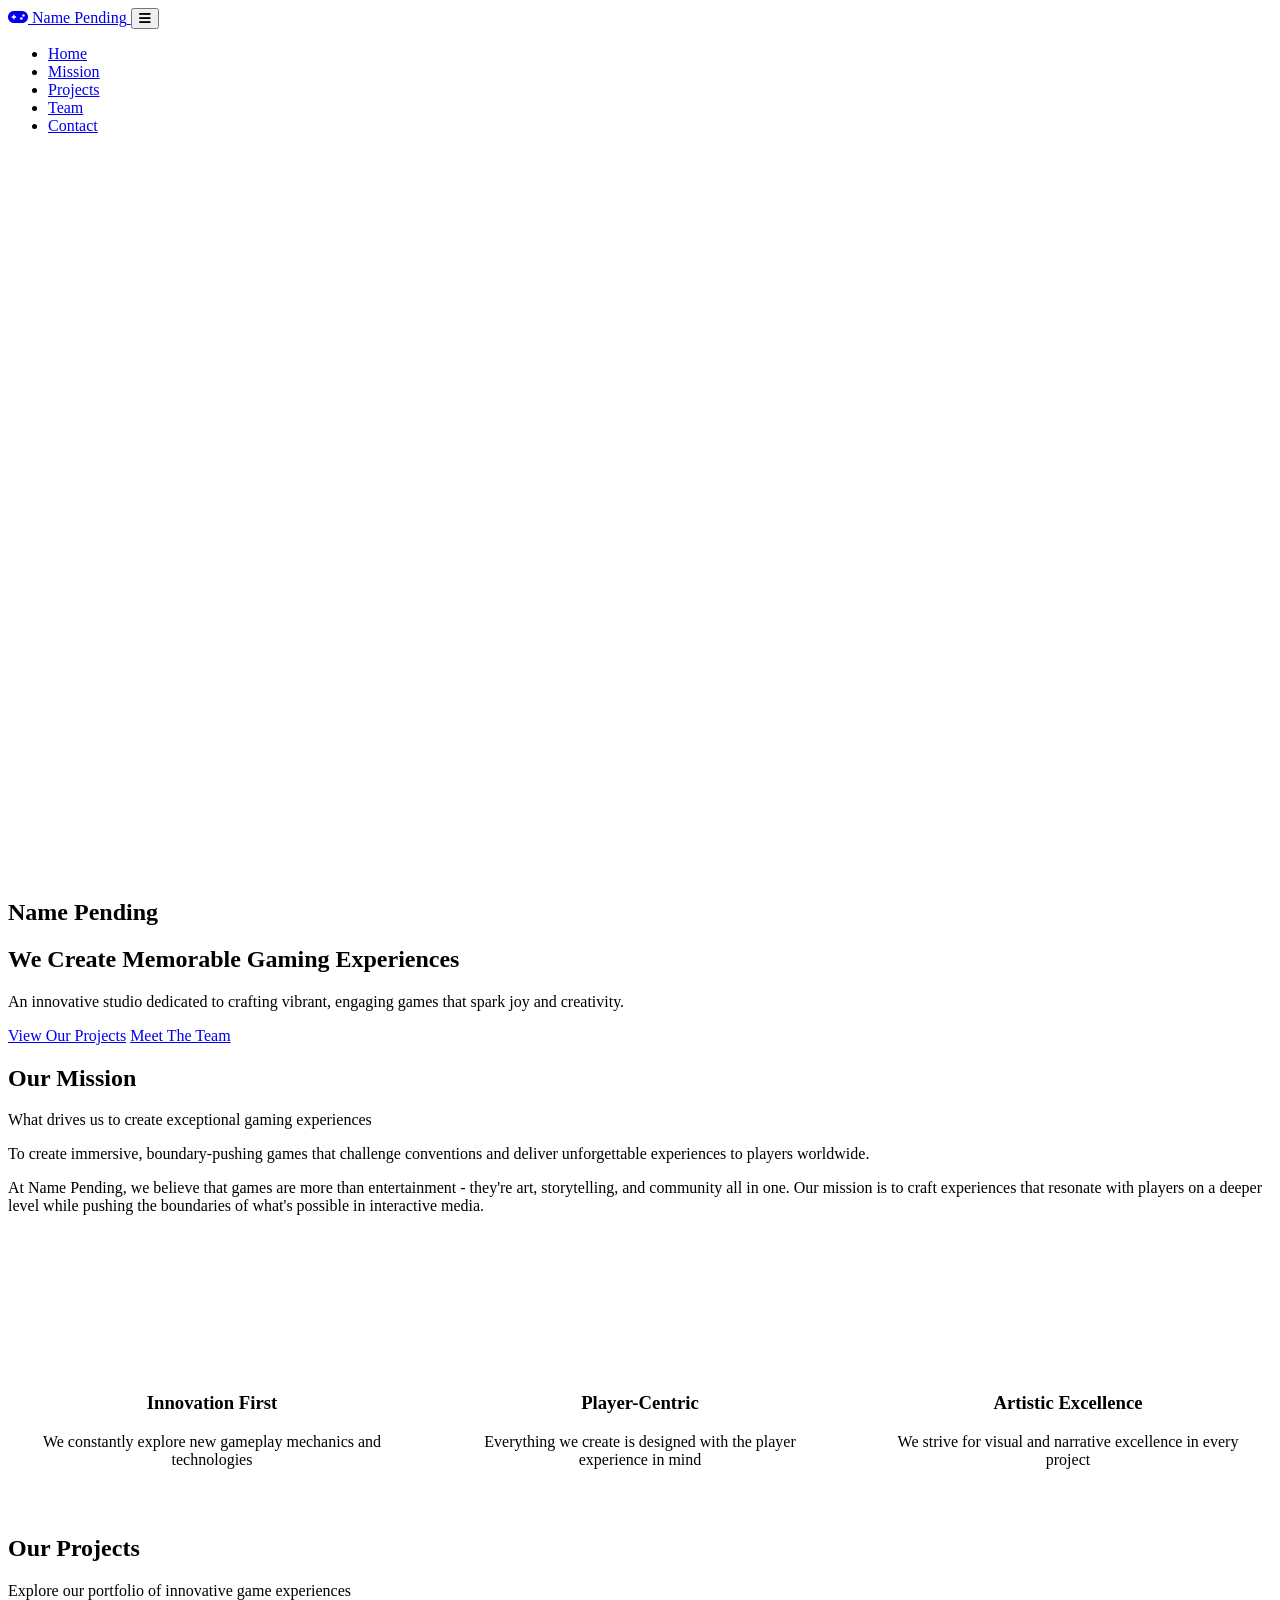
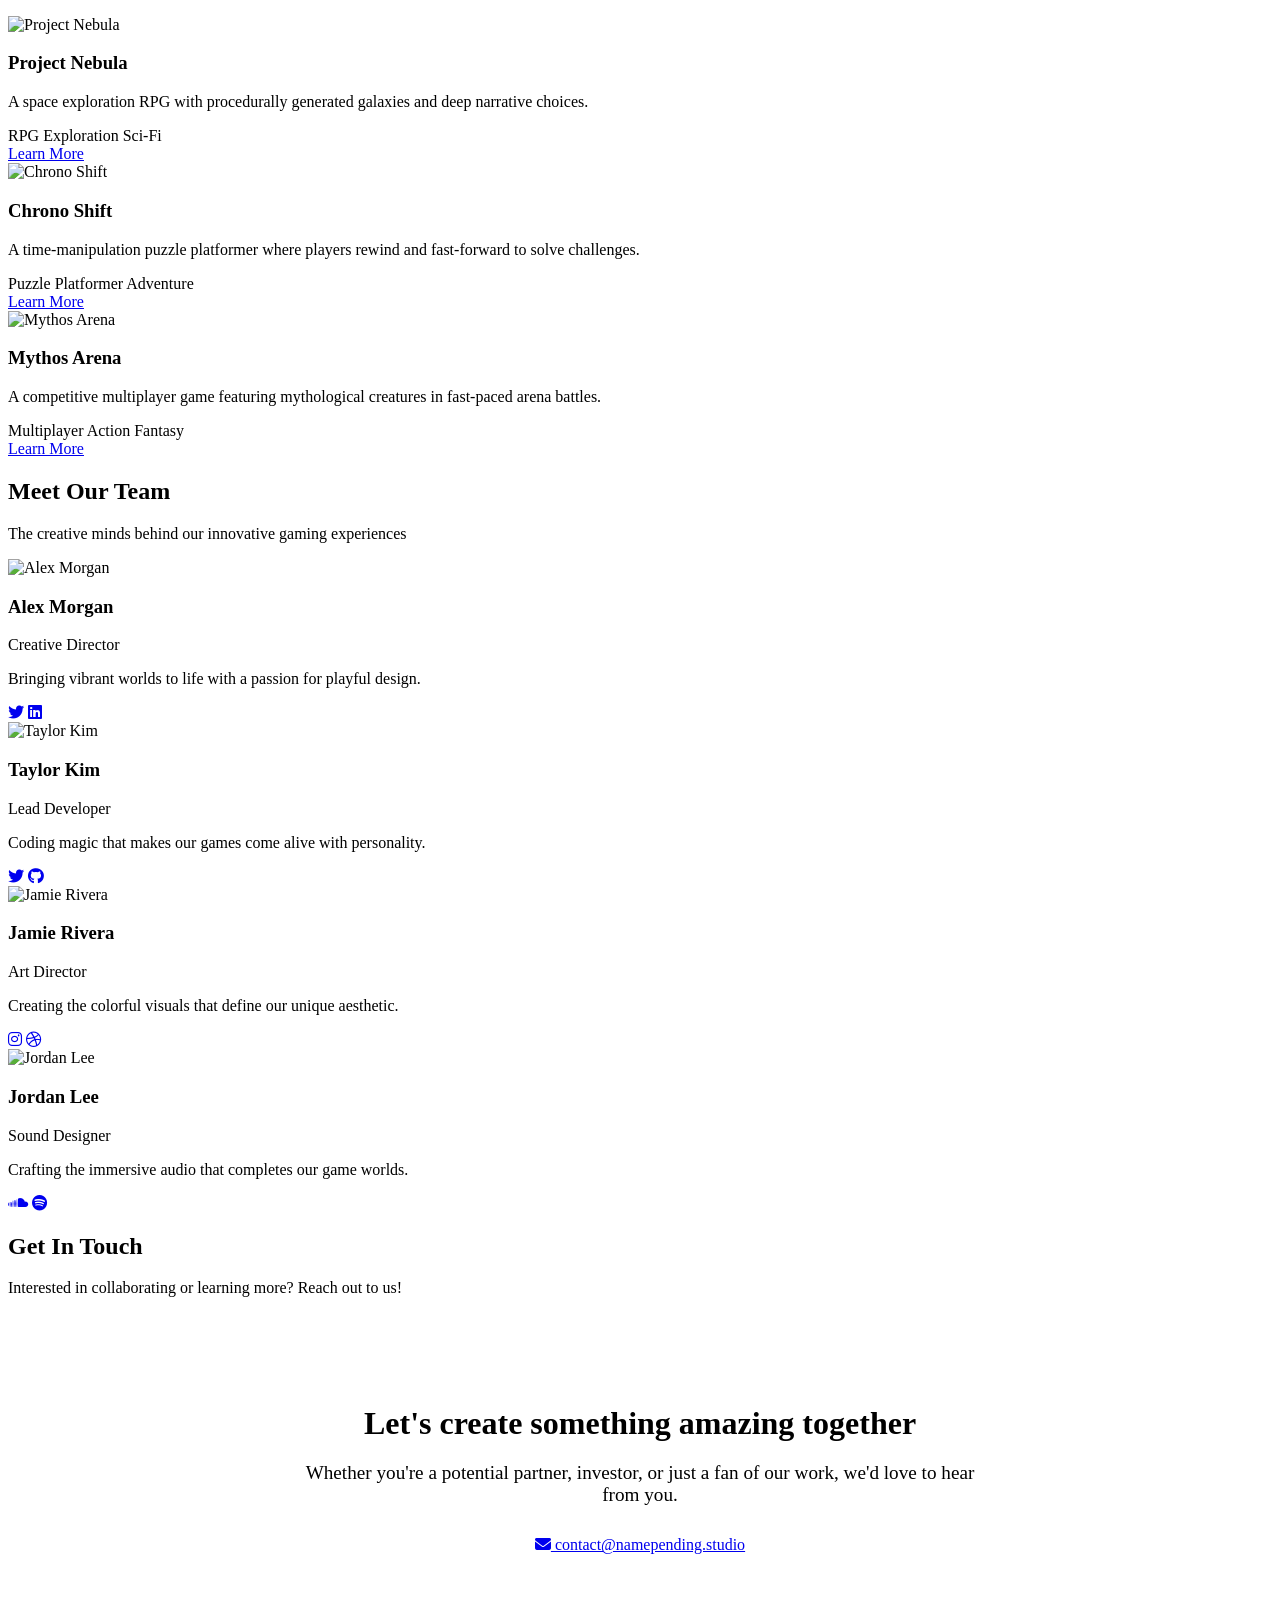
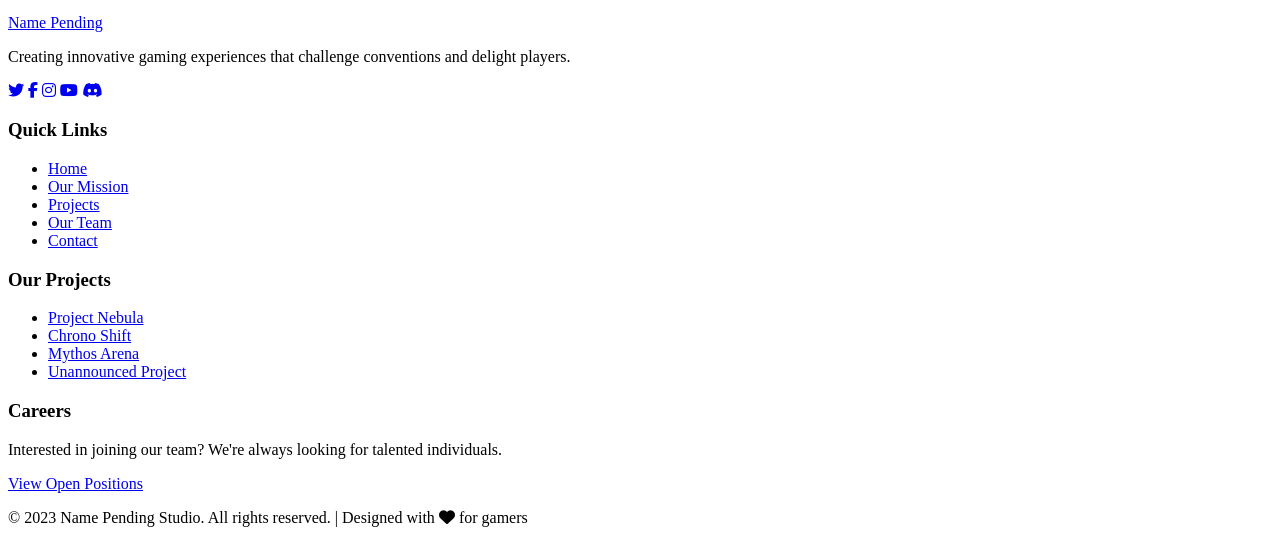
==== commit 01b8e24f: "Moving the CSS to it's own folder" ====
--- a/index.html
+++ b/index.html
@@ -6,773 +6,7 @@
     <title>Name Pending Approval | Game Studio</title>
     <link rel="stylesheet" href="https://cdnjs.cloudflare.com/ajax/libs/font-awesome/6.4.0/css/all.min.css">
     <link href="https://fonts.googleapis.com/css2?family=Montserrat:wght@400;600;700;800&family=Poppins:wght@300;400;500;600;700&display=swap" rel="stylesheet">
-    <style>
-        :root {
-            --primary: #ff6b6b;
-            --secondary: #4d9de0;
-            --accent: #ffd166;
-            --dark: #1a1a2e;
-            --light: #f8f9fa;
-            --gradient: linear-gradient(135deg, var(--primary), var(--secondary));
-            --bubble-gradient: radial-gradient(circle, rgba(255,255,255,0.3) 0%, rgba(255,255,255,0) 70%);
-            --shadow: 0 10px 30px rgba(0, 0, 0, 0.15);
-            --transition: all 0.4s cubic-bezier(0.175, 0.885, 0.32, 1.275);
-        }
-
-        * {
-            margin: 0;
-            padding: 0;
-            box-sizing: border-box;
-        }
-
-        body {
-            font-family: 'Poppins', sans-serif;
-            background: var(--dark);
-            color: var(--light);
-            overflow-x: hidden;
-            line-height: 1.6;
-        }
-
-        h1, h2, h3, h4, h5 {
-            font-family: 'Montserrat', sans-serif;
-            font-weight: 700;
-            line-height: 1.2;
-        }
-
-        .container {
-            width: 90%;
-            max-width: 1200px;
-            margin: 0 auto;
-            padding: 0 20px;
-        }
-
-        .btn {
-            display: inline-block;
-            padding: 14px 32px;
-            background: var(--gradient);
-            color: white;
-            border-radius: 50px;
-            text-decoration: none;
-            font-weight: 600;
-            font-size: 1.1rem;
-            border: none;
-            cursor: pointer;
-            transition: var(--transition);
-            box-shadow: var(--shadow);
-            position: relative;
-            overflow: hidden;
-            z-index: 1;
-        }
-
-        .btn:hover {
-            transform: translateY(-5px);
-            box-shadow: 0 15px 35px rgba(0, 0, 0, 0.2);
-        }
-
-        .btn::after {
-            content: '';
-            position: absolute;
-            top: 0;
-            left: 0;
-            width: 100%;
-            height: 100%;
-            background: var(--bubble-gradient);
-            z-index: -1;
-            opacity: 0.3;
-        }
-
-        /* Header & Navigation */
-        header {
-            position: fixed;
-            top: 0;
-            left: 0;
-            width: 100%;
-            z-index: 1000;
-            padding: 20px 0;
-            transition: var(--transition);
-        }
-
-        header.scrolled {
-            background: rgba(26, 26, 46, 0.95);
-            backdrop-filter: blur(10px);
-            padding: 10px 0;
-            box-shadow: 0 5px 20px rgba(0, 0, 0, 0.1);
-        }
-
-        .navbar {
-            display: flex;
-            justify-content: space-between;
-            align-items: center;
-        }
-
-        .logo {
-            display: flex;
-            align-items: center;
-            font-size: 1.8rem;
-            font-weight: 800;
-            color: white;
-            text-decoration: none;
-        }
-
-        .logo span {
-            background: var(--gradient);
-            -webkit-background-clip: text;
-            -webkit-text-fill-color: transparent;
-        }
-
-        .logo i {
-            margin-right: 10px;
-            background: var(--gradient);
-            -webkit-background-clip: text;
-            -webkit-text-fill-color: transparent;
-        }
-
-        .nav-links {
-            display: flex;
-            list-style: none;
-        }
-
-        .nav-links li {
-            margin-left: 30px;
-        }
-
-        .nav-links a {
-            color: var(--light);
-            text-decoration: none;
-            font-weight: 600;
-            font-size: 1.1rem;
-            position: relative;
-            padding: 5px 0;
-            transition: var(--transition);
-        }
-
-        .nav-links a::after {
-            content: '';
-            position: absolute;
-            bottom: 0;
-            left: 0;
-            width: 0;
-            height: 3px;
-            background: var(--primary);
-            border-radius: 10px;
-            transition: var(--transition);
-        }
-
-        .nav-links a:hover {
-            color: var(--primary);
-        }
-
-        .nav-links a:hover::after {
-            width: 100%;
-        }
-
-        .hamburger {
-            display: none;
-            cursor: pointer;
-            background: none;
-            border: none;
-            font-size: 1.8rem;
-            color: white;
-        }
-
-        /* Hero Section */
-        .hero {
-            height: 100vh;
-            display: flex;
-            align-items: center;
-            position: relative;
-            overflow: hidden;
-            padding-top: 80px;
-        }
-
-        .hero::before {
-            content: '';
-            position: absolute;
-            top: 0;
-            left: 0;
-            width: 100%;
-            height: 100%;
-            background: url('https://images.unsplash.com/photo-1550745165-9bc0b252726f?ixlib=rb-4.0.3') no-repeat center center/cover;
-            opacity: 0.2;
-            z-index: -1;
-        }
-
-        .hero-content {
-            max-width: 700px;
-            z-index: 2;
-        }
-
-        .hero h1 {
-            font-size: 4rem;
-            margin-bottom: 20px;
-            line-height: 1.1;
-        }
-
-        .hero h1 span {
-            background: var(--gradient);
-            -webkit-background-clip: text;
-            -webkit-text-fill-color: transparent;
-        }
-
-        .hero p {
-            font-size: 1.3rem;
-            margin-bottom: 30px;
-            opacity: 0.9;
-        }
-
-        .hero-btns {
-            display: flex;
-            gap: 20px;
-        }
-
-        .btn-secondary {
-            background: transparent;
-            border: 2px solid var(--primary);
-            color: var(--primary);
-        }
-
-        .btn-secondary:hover {
-            background: var(--primary);
-            color: white;
-        }
-
-        /* Studio Name Animation */
-        .studio-name {
-            font-size: 5rem;
-            font-weight: 800;
-            text-align: center;
-            margin-bottom: 30px;
-            position: relative;
-        }
-
-        .studio-name span {
-            background: var(--gradient);
-            -webkit-background-clip: text;
-            -webkit-text-fill-color: transparent;
-            position: relative;
-            display: inline-block;
-        }
-
-        .studio-name span::after {
-            content: '?';
-            position: absolute;
-            top: -20px;
-            right: -30px;
-            font-size: 4rem;
-            color: var(--accent);
-            animation: pulse 2s infinite;
-        }
-
-        @keyframes pulse {
-            0% { transform: scale(1); }
-            50% { transform: scale(1.2); }
-            100% { transform: scale(1); }
-        }
-
-        /* Mission Section */
-        .mission {
-            background: rgba(0, 0, 0, 0.2);
-            padding: 100px 0;
-            position: relative;
-        }
-
-        .mission-content {
-            max-width: 800px;
-            margin: 0 auto;
-            text-align: center;
-            position: relative;
-            z-index: 2;
-        }
-
-        .mission-statement {
-            font-size: 1.8rem;
-            font-weight: 600;
-            margin-bottom: 40px;
-            line-height: 1.6;
-            background: linear-gradient(to right, var(--primary), var(--secondary));
-            -webkit-background-clip: text;
-            background-clip: text;
-            color: transparent;
-            position: relative;
-        }
-
-        .mission-statement::before,
-        .mission-statement::after {
-            content: '"';
-            font-size: 4rem;
-            position: absolute;
-            color: rgba(255, 255, 255, 0.1);
-        }
-
-        .mission-statement::before {
-            top: -30px;
-            left: -40px;
-        }
-
-        .mission-statement::after {
-            bottom: -50px;
-            right: -40px;
-        }
-
-        /* Projects Section */
-        .projects {
-            padding: 100px 0;
-        }
-
-        .projects-grid {
-            display: grid;
-            grid-template-columns: repeat(auto-fill, minmax(300px, 1fr));
-            gap: 30px;
-        }
-
-        .project-card {
-            background: rgba(255, 255, 255, 0.05);
-            border-radius: 20px;
-            overflow: hidden;
-            transition: var(--transition);
-            box-shadow: var(--shadow);
-            position: relative;
-        }
-
-        .project-card:hover {
-            transform: translateY(-10px);
-            box-shadow: 0 20px 40px rgba(0, 0, 0, 0.2);
-        }
-
-        .project-img {
-            height: 250px;
-            overflow: hidden;
-            position: relative;
-        }
-
-        .project-img img {
-            width: 100%;
-            height: 100%;
-            object-fit: cover;
-            transition: var(--transition);
-        }
-
-        .project-card:hover .project-img img {
-            transform: scale(1.1);
-        }
-
-        .project-info {
-            padding: 25px;
-        }
-
-        .project-info h3 {
-            font-size: 1.5rem;
-            margin-bottom: 10px;
-        }
-
-        .project-info p {
-            margin-bottom: 20px;
-            opacity: 0.8;
-        }
-
-        .project-tags {
-            display: flex;
-            flex-wrap: wrap;
-            gap: 10px;
-            margin-bottom: 20px;
-        }
-
-        .project-tag {
-            background: rgba(77, 121, 255, 0.2);
-            color: var(--secondary);
-            padding: 5px 15px;
-            border-radius: 50px;
-            font-size: 0.9rem;
-            font-weight: 600;
-        }
-
-        /* Team Section */
-        .team {
-            background: rgba(0, 0, 0, 0.2);
-            padding: 100px 0;
-        }
-
-        .team-grid {
-            display: grid;
-            grid-template-columns: repeat(auto-fill, minmax(250px, 1fr));
-            gap: 30px;
-        }
-
-        .team-member {
-            text-align: center;
-            background: rgba(255, 255, 255, 0.05);
-            border-radius: 20px;
-            padding: 30px;
-            transition: var(--transition);
-            box-shadow: var(--shadow);
-        }
-
-        .team-member:hover {
-            transform: translateY(-10px);
-            background: rgba(255, 255, 255, 0.1);
-        }
-
-        .member-img {
-            width: 150px;
-            height: 150px;
-            border-radius: 50%;
-            margin: 0 auto 20px;
-            overflow: hidden;
-            border: 3px solid var(--primary);
-            position: relative;
-        }
-
-        .member-img img {
-            width: 100%;
-            height: 100%;
-            object-fit: cover;
-        }
-
-        .member-name {
-            font-size: 1.5rem;
-            margin-bottom: 5px;
-        }
-
-        .member-role {
-            color: var(--primary);
-            font-weight: 600;
-            margin-bottom: 15px;
-        }
-
-        .member-social {
-            display: flex;
-            justify-content: center;
-            gap: 15px;
-        }
-
-        .member-social a {
-            display: flex;
-            align-items: center;
-            justify-content: center;
-            width: 40px;
-            height: 40px;
-            background: rgba(255, 255, 255, 0.1);
-            border-radius: 50%;
-            color: white;
-            transition: var(--transition);
-        }
-
-        .member-social a:hover {
-            background: var(--primary);
-            transform: translateY(-5px);
-        }
-
-        /* Footer */
-        footer {
-            background: rgba(0, 0, 0, 0.3);
-            padding: 70px 0 30px;
-            position: relative;
-        }
-
-        .footer-content {
-            display: grid;
-            grid-template-columns: repeat(auto-fit, minmax(250px, 1fr));
-            gap: 40px;
-            margin-bottom: 60px;
-        }
-
-        .footer-logo {
-            font-size: 2rem;
-            font-weight: 800;
-            margin-bottom: 20px;
-            display: block;
-        }
-
-        .footer-logo span {
-            background: var(--gradient);
-            -webkit-background-clip: text;
-            -webkit-text-fill-color: transparent;
-        }
-
-        .footer-links h3 {
-            font-size: 1.4rem;
-            margin-bottom: 25px;
-            position: relative;
-            padding-bottom: 10px;
-        }
-
-        .footer-links h3::after {
-            content: '';
-            position: absolute;
-            bottom: 0;
-            left: 0;
-            width: 50px;
-            height: 3px;
-            background: var(--primary);
-            border-radius: 10px;
-        }
-
-        .footer-links ul {
-            list-style: none;
-        }
-
-        .footer-links li {
-            margin-bottom: 15px;
-        }
-
-        .footer-links a {
-            color: rgba(255, 255, 255, 0.7);
-            text-decoration: none;
-            transition: var(--transition);
-            display: inline-block;
-        }
-
-        .footer-links a:hover {
-            color: var(--primary);
-            transform: translateX(5px);
-        }
-
-        .social-links {
-            display: flex;
-            gap: 15px;
-            margin-top: 20px;
-        }
-
-        .social-links a {
-            display: flex;
-            align-items: center;
-            justify-content: center;
-            width: 45px;
-            height: 45px;
-            background: rgba(255, 255, 255, 0.1);
-            border-radius: 50%;
-            color: white;
-            font-size: 1.2rem;
-            transition: var(--transition);
-        }
-
-        .social-links a:hover {
-            background: var(--primary);
-            transform: translateY(-5px);
-        }
-
-        .copyright {
-            text-align: center;
-            padding-top: 30px;
-            border-top: 1px solid rgba(255, 255, 255, 0.1);
-            font-size: 0.9rem;
-            opacity: 0.7;
-        }
-
-        /* Section Title */
-        .section-title {
-            text-align: center;
-            margin-bottom: 70px;
-        }
-
-        .section-title h2 {
-            font-size: 2.8rem;
-            margin-bottom: 20px;
-            position: relative;
-            display: inline-block;
-        }
-
-        .section-title h2::after {
-            content: '';
-            position: absolute;
-            bottom: -10px;
-            left: 50%;
-            transform: translateX(-50%);
-            width: 80px;
-            height: 4px;
-            background: var(--primary);
-            border-radius: 10px;
-        }
-
-        .section-title p {
-            max-width: 700px;
-            margin: 0 auto;
-            font-size: 1.2rem;
-            opacity: 0.8;
-        }
-
-        /* Responsive Design */
-        @media (max-width: 992px) {
-            .hero h1 {
-                font-size: 3.5rem;
-            }
-            .studio-name {
-                font-size: 4rem;
-            }
-        }
-
-        @media (max-width: 768px) {
-            .hamburger {
-                display: block;
-            }
-
-            .nav-links {
-                position: fixed;
-                top: 80px;
-                left: -100%;
-                width: 100%;
-                height: calc(100vh - 80px);
-                background: var(--dark);
-                flex-direction: column;
-                align-items: center;
-                justify-content: flex-start;
-                padding-top: 50px;
-                transition: var(--transition);
-            }
-
-            .nav-links.active {
-                left: 0;
-            }
-
-            .nav-links li {
-                margin: 15px 0;
-            }
-
-            .hero h1 {
-                font-size: 2.8rem;
-            }
-
-            .studio-name {
-                font-size: 3rem;
-            }
-
-            .hero-btns {
-                flex-direction: column;
-                gap: 15px;
-            }
-
-            .section-title h2 {
-                font-size: 2.3rem;
-            }
-        }
-
-        @media (max-width: 480px) {
-            .hero h1 {
-                font-size: 2.3rem;
-            }
-            .studio-name {
-                font-size: 2.5rem;
-            }
-            .section-title h2 {
-                font-size: 2rem;
-            }
-        }
-
-        /* Floating Bubbles */
-        .bubbles {
-            position: absolute;
-            top: 0;
-            left: 0;
-            width: 100%;
-            height: 100%;
-            z-index: -1;
-            overflow: hidden;
-        }
-
-        .bubble {
-            position: absolute;
-            bottom: -100px;
-            width: 40px;
-            height: 40px;
-            background: var(--bubble-gradient);
-            border-radius: 50%;
-            opacity: 0.5;
-            animation: float 15s infinite ease-in;
-        }
-
-        .bubble:nth-child(1) {
-            width: 40px;
-            height: 40px;
-            left: 10%;
-            animation-duration: 16s;
-        }
-
-        .bubble:nth-child(2) {
-            width: 20px;
-            height: 20px;
-            left: 20%;
-            animation-duration: 10s;
-            animation-delay: 1s;
-        }
-
-        .bubble:nth-child(3) {
-            width: 50px;
-            height: 50px;
-            left: 35%;
-            animation-duration: 18s;
-            animation-delay: 2s;
-        }
-
-        .bubble:nth-child(4) {
-            width: 80px;
-            height: 80px;
-            left: 50%;
-            animation-duration: 22s;
-            animation-delay: 0s;
-        }
-
-        .bubble:nth-child(5) {
-            width: 35px;
-            height: 35px;
-            left: 55%;
-            animation-duration: 14s;
-            animation-delay: 1s;
-        }
-
-        .bubble:nth-child(6) {
-            width: 45px;
-            height: 45px;
-            left: 65%;
-            animation-duration: 17s;
-            animation-delay: 3s;
-        }
-
-        .bubble:nth-child(7) {
-            width: 25px;
-            height: 25px;
-            left: 75%;
-            animation-duration: 12s;
-            animation-delay: 2s;
-        }
-
-        .bubble:nth-child(8) {
-            width: 80px;
-            height: 80px;
-            left: 80%;
-            animation-duration: 20s;
-            animation-delay: 1s;
-        }
-
-        .bubble:nth-child(9) {
-            width: 15px;
-            height: 15px;
-            left: 70%;
-            animation-duration: 9s;
-            animation-delay: 0s;
-        }
-
-        .bubble:nth-child(10) {
-            width: 50px;
-            height: 50px;
-            left: 85%;
-            animation-duration: 15s;
-            animation-delay: 4s;
-        }
-
-        @keyframes float {
-            0% {
-                bottom: -100px;
-                transform: translateX(0);
-            }
-            50% {
-                transform: translateX(100px);
-            }
-            100% {
-                bottom: 1080px;
-                transform: translateX(-150px);
-            }
-        }
-    </style>
+    <line rel="stylesheet" href="CSS/style.css"
 </head>
 <body>
     <!-- Header -->
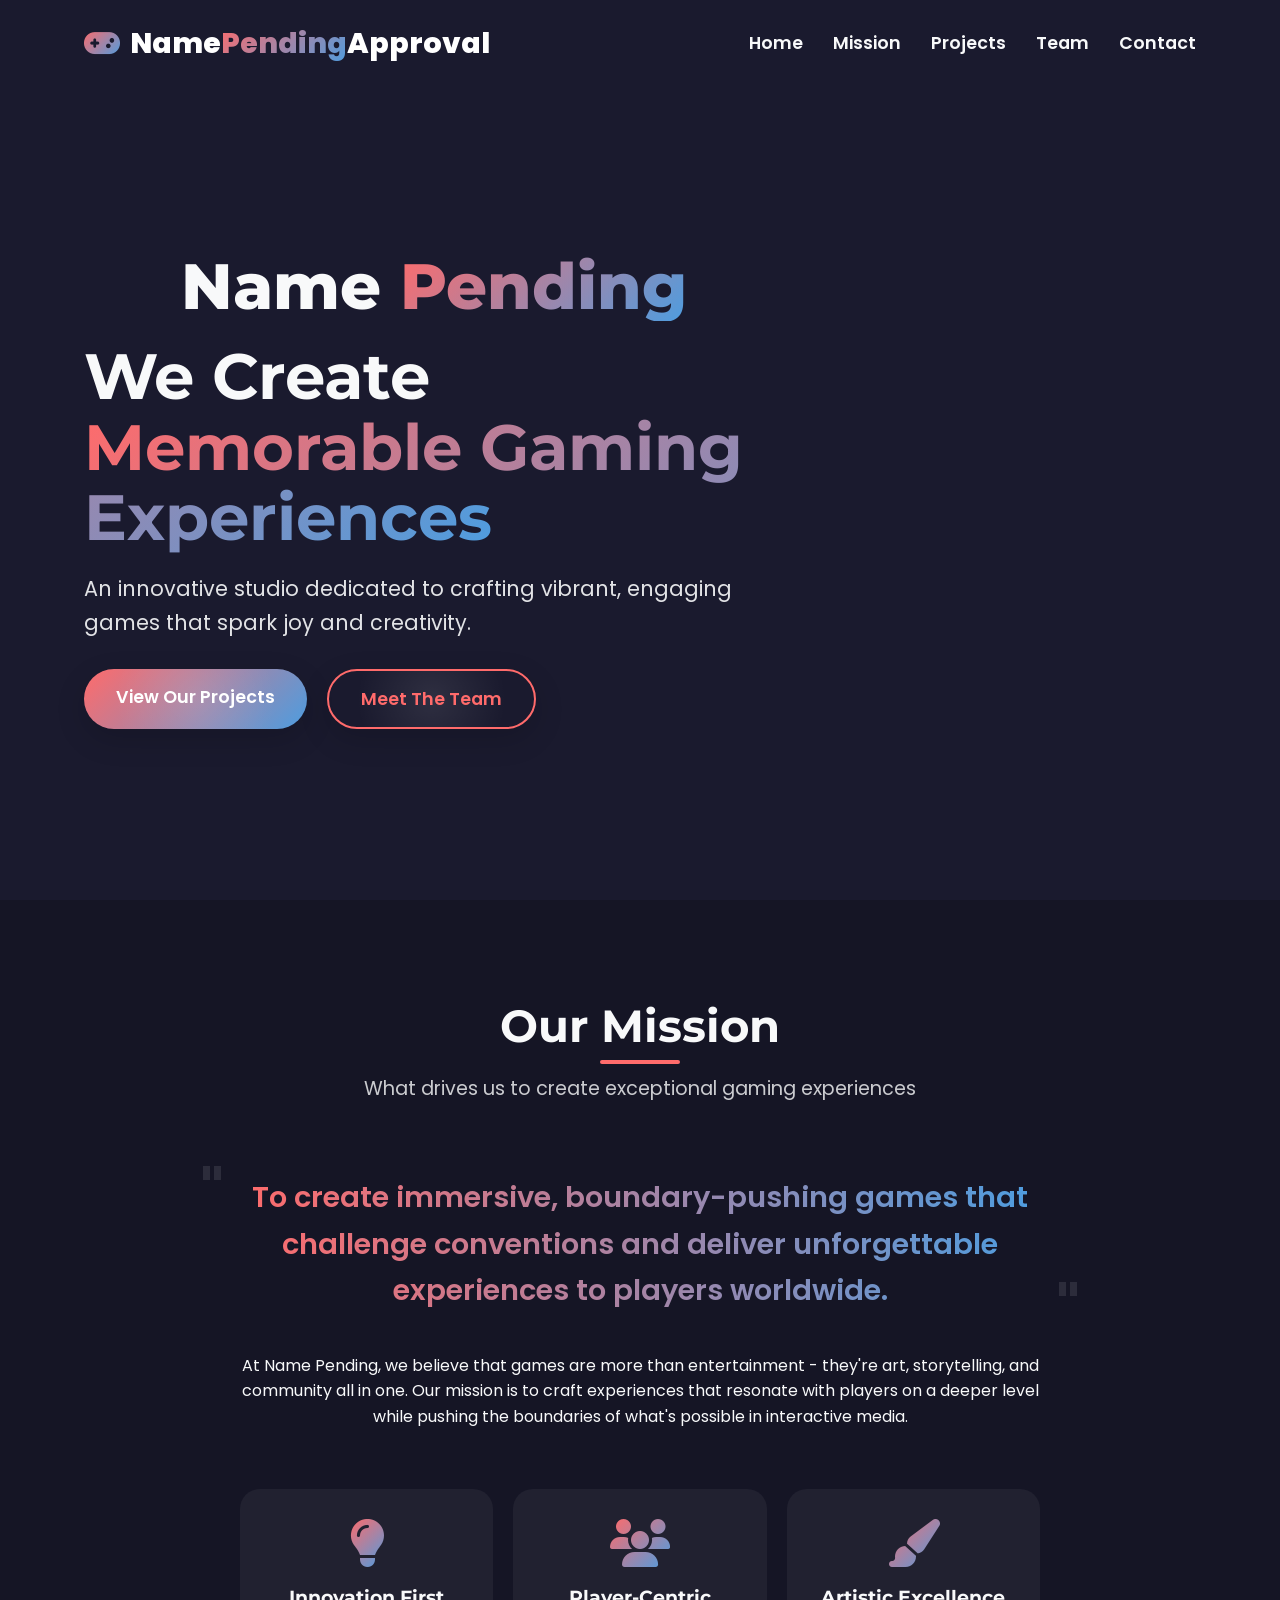
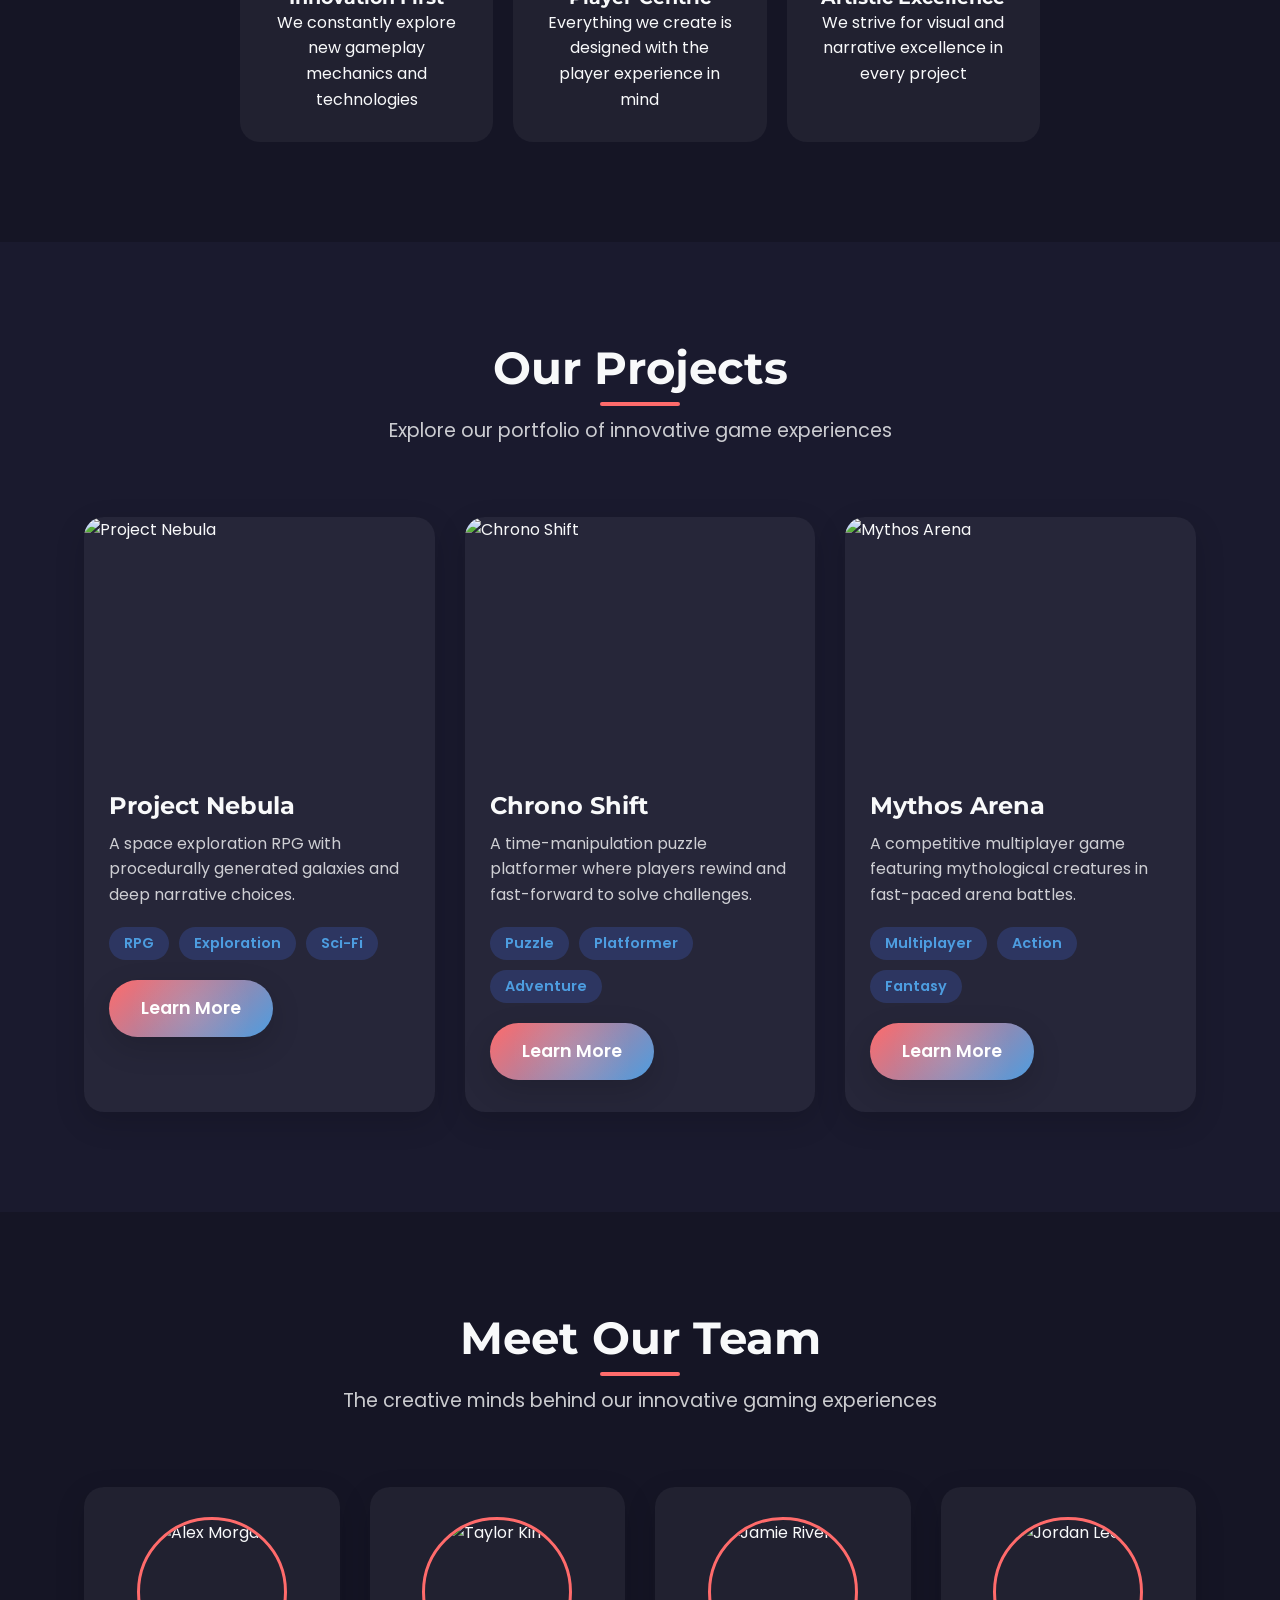
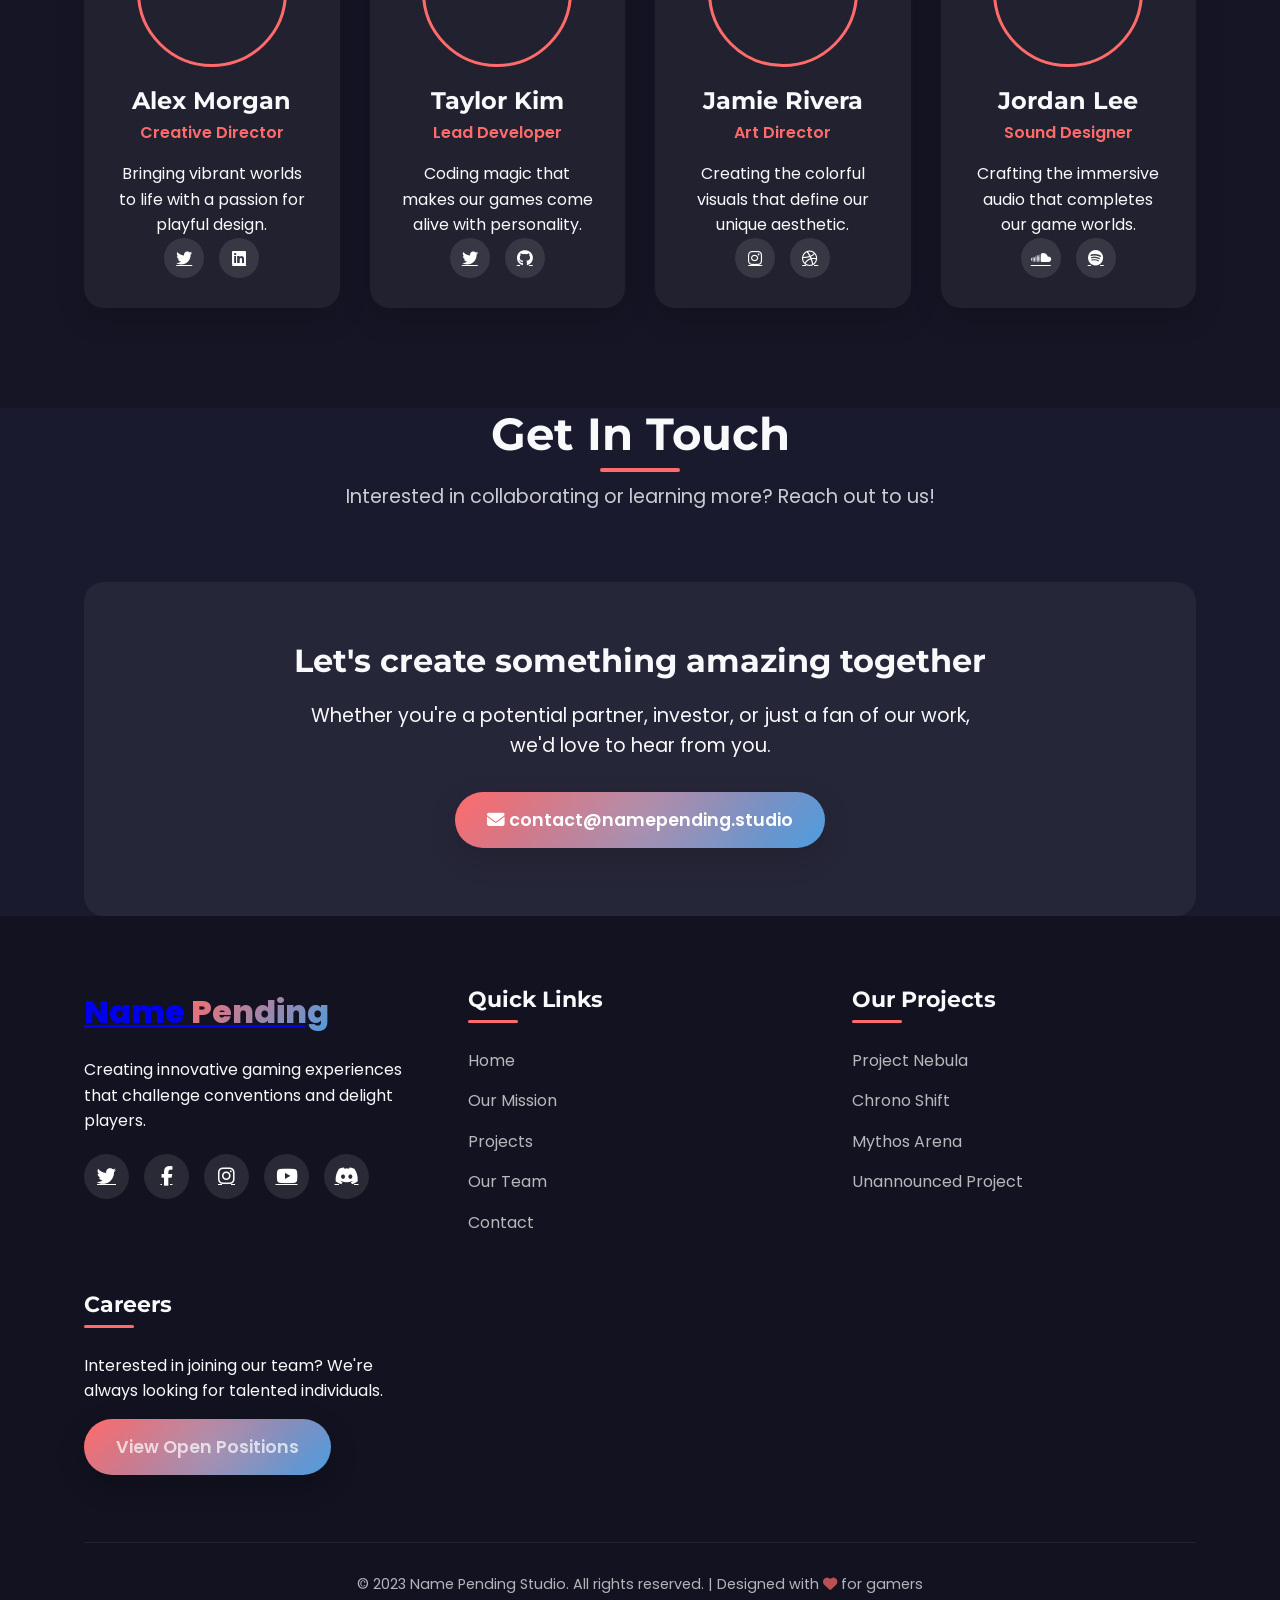
==== commit 7ea23cf5: "woops" ====
--- a/index.html
+++ b/index.html
@@ -6,7 +6,7 @@
     <title>Name Pending Approval | Game Studio</title>
     <link rel="stylesheet" href="https://cdnjs.cloudflare.com/ajax/libs/font-awesome/6.4.0/css/all.min.css">
     <link href="https://fonts.googleapis.com/css2?family=Montserrat:wght@400;600;700;800&family=Poppins:wght@300;400;500;600;700&display=swap" rel="stylesheet">
-    <line rel="stylesheet" href="CSS/style.css"
+    <link rel="stylesheet" href="CSS/style.css">
 </head>
 <body>
     <!-- Header -->
@@ -15,7 +15,7 @@
             <nav class="navbar">
                 <a href="#" class="logo">
                     <i class="fas fa-gamepad"></i>
-                    Name <span>Pending</span>
+                    Name <span>Pending</span> Approval
                 </a>
                 <button class="hamburger" id="hamburger">
                     <i class="fas fa-bars"></i>
--- a/CSS/style.css
+++ b/CSS/style.css
@@ -0,0 +1,765 @@
+        :root {
+            --primary: #ff6b6b;
+            --secondary: #4d9de0;
+            --accent: #ffd166;
+            --dark: #1a1a2e;
+            --light: #f8f9fa;
+            --gradient: linear-gradient(135deg, var(--primary), var(--secondary));
+            --bubble-gradient: radial-gradient(circle, rgba(255,255,255,0.3) 0%, rgba(255,255,255,0) 70%);
+            --shadow: 0 10px 30px rgba(0, 0, 0, 0.15);
+            --transition: all 0.4s cubic-bezier(0.175, 0.885, 0.32, 1.275);
+        }
+
+        * {
+            margin: 0;
+            padding: 0;
+            box-sizing: border-box;
+        }
+
+        body {
+            font-family: 'Poppins', sans-serif;
+            background: var(--dark);
+            color: var(--light);
+            overflow-x: hidden;
+            line-height: 1.6;
+        }
+
+        h1, h2, h3, h4, h5 {
+            font-family: 'Montserrat', sans-serif;
+            font-weight: 700;
+            line-height: 1.2;
+        }
+
+        .container {
+            width: 90%;
+            max-width: 1200px;
+            margin: 0 auto;
+            padding: 0 20px;
+        }
+
+        .btn {
+            display: inline-block;
+            padding: 14px 32px;
+            background: var(--gradient);
+            color: white;
+            border-radius: 50px;
+            text-decoration: none;
+            font-weight: 600;
+            font-size: 1.1rem;
+            border: none;
+            cursor: pointer;
+            transition: var(--transition);
+            box-shadow: var(--shadow);
+            position: relative;
+            overflow: hidden;
+            z-index: 1;
+        }
+
+        .btn:hover {
+            transform: translateY(-5px);
+            box-shadow: 0 15px 35px rgba(0, 0, 0, 0.2);
+        }
+
+        .btn::after {
+            content: '';
+            position: absolute;
+            top: 0;
+            left: 0;
+            width: 100%;
+            height: 100%;
+            background: var(--bubble-gradient);
+            z-index: -1;
+            opacity: 0.3;
+        }
+
+        /* Header & Navigation */
+        header {
+            position: fixed;
+            top: 0;
+            left: 0;
+            width: 100%;
+            z-index: 1000;
+            padding: 20px 0;
+            transition: var(--transition);
+        }
+
+        header.scrolled {
+            background: rgba(26, 26, 46, 0.95);
+            backdrop-filter: blur(10px);
+            padding: 10px 0;
+            box-shadow: 0 5px 20px rgba(0, 0, 0, 0.1);
+        }
+
+        .navbar {
+            display: flex;
+            justify-content: space-between;
+            align-items: center;
+        }
+
+        .logo {
+            display: flex;
+            align-items: center;
+            font-size: 1.8rem;
+            font-weight: 800;
+            color: white;
+            text-decoration: none;
+        }
+
+        .logo span {
+            background: var(--gradient);
+            -webkit-background-clip: text;
+            -webkit-text-fill-color: transparent;
+        }
+
+        .logo i {
+            margin-right: 10px;
+            background: var(--gradient);
+            -webkit-background-clip: text;
+            -webkit-text-fill-color: transparent;
+        }
+
+        .nav-links {
+            display: flex;
+            list-style: none;
+        }
+
+        .nav-links li {
+            margin-left: 30px;
+        }
+
+        .nav-links a {
+            color: var(--light);
+            text-decoration: none;
+            font-weight: 600;
+            font-size: 1.1rem;
+            position: relative;
+            padding: 5px 0;
+            transition: var(--transition);
+        }
+
+        .nav-links a::after {
+            content: '';
+            position: absolute;
+            bottom: 0;
+            left: 0;
+            width: 0;
+            height: 3px;
+            background: var(--primary);
+            border-radius: 10px;
+            transition: var(--transition);
+        }
+
+        .nav-links a:hover {
+            color: var(--primary);
+        }
+
+        .nav-links a:hover::after {
+            width: 100%;
+        }
+
+        .hamburger {
+            display: none;
+            cursor: pointer;
+            background: none;
+            border: none;
+            font-size: 1.8rem;
+            color: white;
+        }
+
+        /* Hero Section */
+        .hero {
+            height: 100vh;
+            display: flex;
+            align-items: center;
+            position: relative;
+            overflow: hidden;
+            padding-top: 80px;
+        }
+
+        .hero::before {
+            content: '';
+            position: absolute;
+            top: 0;
+            left: 0;
+            width: 100%;
+            height: 100%;
+            background: url('https://images.unsplash.com/photo-1550745165-9bc0b252726f?ixlib=rb-4.0.3') no-repeat center center/cover;
+            opacity: 0.2;
+            z-index: -1;
+        }
+
+        .hero-content {
+            max-width: 700px;
+            z-index: 2;
+        }
+
+        .hero h1 {
+            font-size: 4rem;
+            margin-bottom: 20px;
+            line-height: 1.1;
+        }
+
+        .hero h1 span {
+            background: var(--gradient);
+            -webkit-background-clip: text;
+            -webkit-text-fill-color: transparent;
+        }
+
+        .hero p {
+            font-size: 1.3rem;
+            margin-bottom: 30px;
+            opacity: 0.9;
+        }
+
+        .hero-btns {
+            display: flex;
+            gap: 20px;
+        }
+
+        .btn-secondary {
+            background: transparent;
+            border: 2px solid var(--primary);
+            color: var(--primary);
+        }
+
+        .btn-secondary:hover {
+            background: var(--primary);
+            color: white;
+        }
+
+        /* Studio Name Animation */
+        .studio-name {
+            font-size: 5rem;
+            font-weight: 800;
+            text-align: center;
+            margin-bottom: 30px;
+            position: relative;
+        }
+
+        .studio-name span {
+            background: var(--gradient);
+            -webkit-background-clip: text;
+            -webkit-text-fill-color: transparent;
+            position: relative;
+            display: inline-block;
+        }
+
+        .studio-name span::after {
+            content: '?';
+            position: absolute;
+            top: -20px;
+            right: -30px;
+            font-size: 4rem;
+            color: var(--accent);
+            animation: pulse 2s infinite;
+        }
+
+        @keyframes pulse {
+            0% { transform: scale(1); }
+            50% { transform: scale(1.2); }
+            100% { transform: scale(1); }
+        }
+
+        /* Mission Section */
+        .mission {
+            background: rgba(0, 0, 0, 0.2);
+            padding: 100px 0;
+            position: relative;
+        }
+
+        .mission-content {
+            max-width: 800px;
+            margin: 0 auto;
+            text-align: center;
+            position: relative;
+            z-index: 2;
+        }
+
+        .mission-statement {
+            font-size: 1.8rem;
+            font-weight: 600;
+            margin-bottom: 40px;
+            line-height: 1.6;
+            background: linear-gradient(to right, var(--primary), var(--secondary));
+            -webkit-background-clip: text;
+            background-clip: text;
+            color: transparent;
+            position: relative;
+        }
+
+        .mission-statement::before,
+        .mission-statement::after {
+            content: '"';
+            font-size: 4rem;
+            position: absolute;
+            color: rgba(255, 255, 255, 0.1);
+        }
+
+        .mission-statement::before {
+            top: -30px;
+            left: -40px;
+        }
+
+        .mission-statement::after {
+            bottom: -50px;
+            right: -40px;
+        }
+
+        /* Projects Section */
+        .projects {
+            padding: 100px 0;
+        }
+
+        .projects-grid {
+            display: grid;
+            grid-template-columns: repeat(auto-fill, minmax(300px, 1fr));
+            gap: 30px;
+        }
+
+        .project-card {
+            background: rgba(255, 255, 255, 0.05);
+            border-radius: 20px;
+            overflow: hidden;
+            transition: var(--transition);
+            box-shadow: var(--shadow);
+            position: relative;
+        }
+
+        .project-card:hover {
+            transform: translateY(-10px);
+            box-shadow: 0 20px 40px rgba(0, 0, 0, 0.2);
+        }
+
+        .project-img {
+            height: 250px;
+            overflow: hidden;
+            position: relative;
+        }
+
+        .project-img img {
+            width: 100%;
+            height: 100%;
+            object-fit: cover;
+            transition: var(--transition);
+        }
+
+        .project-card:hover .project-img img {
+            transform: scale(1.1);
+        }
+
+        .project-info {
+            padding: 25px;
+        }
+
+        .project-info h3 {
+            font-size: 1.5rem;
+            margin-bottom: 10px;
+        }
+
+        .project-info p {
+            margin-bottom: 20px;
+            opacity: 0.8;
+        }
+
+        .project-tags {
+            display: flex;
+            flex-wrap: wrap;
+            gap: 10px;
+            margin-bottom: 20px;
+        }
+
+        .project-tag {
+            background: rgba(77, 121, 255, 0.2);
+            color: var(--secondary);
+            padding: 5px 15px;
+            border-radius: 50px;
+            font-size: 0.9rem;
+            font-weight: 600;
+        }
+
+        /* Team Section */
+        .team {
+            background: rgba(0, 0, 0, 0.2);
+            padding: 100px 0;
+        }
+
+        .team-grid {
+            display: grid;
+            grid-template-columns: repeat(auto-fill, minmax(250px, 1fr));
+            gap: 30px;
+        }
+
+        .team-member {
+            text-align: center;
+            background: rgba(255, 255, 255, 0.05);
+            border-radius: 20px;
+            padding: 30px;
+            transition: var(--transition);
+            box-shadow: var(--shadow);
+        }
+
+        .team-member:hover {
+            transform: translateY(-10px);
+            background: rgba(255, 255, 255, 0.1);
+        }
+
+        .member-img {
+            width: 150px;
+            height: 150px;
+            border-radius: 50%;
+            margin: 0 auto 20px;
+            overflow: hidden;
+            border: 3px solid var(--primary);
+            position: relative;
+        }
+
+        .member-img img {
+            width: 100%;
+            height: 100%;
+            object-fit: cover;
+        }
+
+        .member-name {
+            font-size: 1.5rem;
+            margin-bottom: 5px;
+        }
+
+        .member-role {
+            color: var(--primary);
+            font-weight: 600;
+            margin-bottom: 15px;
+        }
+
+        .member-social {
+            display: flex;
+            justify-content: center;
+            gap: 15px;
+        }
+
+        .member-social a {
+            display: flex;
+            align-items: center;
+            justify-content: center;
+            width: 40px;
+            height: 40px;
+            background: rgba(255, 255, 255, 0.1);
+            border-radius: 50%;
+            color: white;
+            transition: var(--transition);
+        }
+
+        .member-social a:hover {
+            background: var(--primary);
+            transform: translateY(-5px);
+        }
+
+        /* Footer */
+        footer {
+            background: rgba(0, 0, 0, 0.3);
+            padding: 70px 0 30px;
+            position: relative;
+        }
+
+        .footer-content {
+            display: grid;
+            grid-template-columns: repeat(auto-fit, minmax(250px, 1fr));
+            gap: 40px;
+            margin-bottom: 60px;
+        }
+
+        .footer-logo {
+            font-size: 2rem;
+            font-weight: 800;
+            margin-bottom: 20px;
+            display: block;
+        }
+
+        .footer-logo span {
+            background: var(--gradient);
+            -webkit-background-clip: text;
+            -webkit-text-fill-color: transparent;
+        }
+
+        .footer-links h3 {
+            font-size: 1.4rem;
+            margin-bottom: 25px;
+            position: relative;
+            padding-bottom: 10px;
+        }
+
+        .footer-links h3::after {
+            content: '';
+            position: absolute;
+            bottom: 0;
+            left: 0;
+            width: 50px;
+            height: 3px;
+            background: var(--primary);
+            border-radius: 10px;
+        }
+
+        .footer-links ul {
+            list-style: none;
+        }
+
+        .footer-links li {
+            margin-bottom: 15px;
+        }
+
+        .footer-links a {
+            color: rgba(255, 255, 255, 0.7);
+            text-decoration: none;
+            transition: var(--transition);
+            display: inline-block;
+        }
+
+        .footer-links a:hover {
+            color: var(--primary);
+            transform: translateX(5px);
+        }
+
+        .social-links {
+            display: flex;
+            gap: 15px;
+            margin-top: 20px;
+        }
+
+        .social-links a {
+            display: flex;
+            align-items: center;
+            justify-content: center;
+            width: 45px;
+            height: 45px;
+            background: rgba(255, 255, 255, 0.1);
+            border-radius: 50%;
+            color: white;
+            font-size: 1.2rem;
+            transition: var(--transition);
+        }
+
+        .social-links a:hover {
+            background: var(--primary);
+            transform: translateY(-5px);
+        }
+
+        .copyright {
+            text-align: center;
+            padding-top: 30px;
+            border-top: 1px solid rgba(255, 255, 255, 0.1);
+            font-size: 0.9rem;
+            opacity: 0.7;
+        }
+
+        /* Section Title */
+        .section-title {
+            text-align: center;
+            margin-bottom: 70px;
+        }
+
+        .section-title h2 {
+            font-size: 2.8rem;
+            margin-bottom: 20px;
+            position: relative;
+            display: inline-block;
+        }
+
+        .section-title h2::after {
+            content: '';
+            position: absolute;
+            bottom: -10px;
+            left: 50%;
+            transform: translateX(-50%);
+            width: 80px;
+            height: 4px;
+            background: var(--primary);
+            border-radius: 10px;
+        }
+
+        .section-title p {
+            max-width: 700px;
+            margin: 0 auto;
+            font-size: 1.2rem;
+            opacity: 0.8;
+        }
+
+        /* Responsive Design */
+        @media (max-width: 992px) {
+            .hero h1 {
+                font-size: 3.5rem;
+            }
+            .studio-name {
+                font-size: 4rem;
+            }
+        }
+
+        @media (max-width: 768px) {
+            .hamburger {
+                display: block;
+            }
+
+            .nav-links {
+                position: fixed;
+                top: 80px;
+                left: -100%;
+                width: 100%;
+                height: calc(100vh - 80px);
+                background: var(--dark);
+                flex-direction: column;
+                align-items: center;
+                justify-content: flex-start;
+                padding-top: 50px;
+                transition: var(--transition);
+            }
+
+            .nav-links.active {
+                left: 0;
+            }
+
+            .nav-links li {
+                margin: 15px 0;
+            }
+
+            .hero h1 {
+                font-size: 2.8rem;
+            }
+
+            .studio-name {
+                font-size: 3rem;
+            }
+
+            .hero-btns {
+                flex-direction: column;
+                gap: 15px;
+            }
+
+            .section-title h2 {
+                font-size: 2.3rem;
+            }
+        }
+
+        @media (max-width: 480px) {
+            .hero h1 {
+                font-size: 2.3rem;
+            }
+            .studio-name {
+                font-size: 2.5rem;
+            }
+            .section-title h2 {
+                font-size: 2rem;
+            }
+        }
+
+        /* Floating Bubbles */
+        .bubbles {
+            position: absolute;
+            top: 0;
+            left: 0;
+            width: 100%;
+            height: 100%;
+            z-index: -1;
+            overflow: hidden;
+        }
+
+        .bubble {
+            position: absolute;
+            bottom: -100px;
+            width: 40px;
+            height: 40px;
+            background: var(--bubble-gradient);
+            border-radius: 50%;
+            opacity: 0.5;
+            animation: float 15s infinite ease-in;
+        }
+
+        .bubble:nth-child(1) {
+            width: 40px;
+            height: 40px;
+            left: 10%;
+            animation-duration: 16s;
+        }
+
+        .bubble:nth-child(2) {
+            width: 20px;
+            height: 20px;
+            left: 20%;
+            animation-duration: 10s;
+            animation-delay: 1s;
+        }
+
+        .bubble:nth-child(3) {
+            width: 50px;
+            height: 50px;
+            left: 35%;
+            animation-duration: 18s;
+            animation-delay: 2s;
+        }
+
+        .bubble:nth-child(4) {
+            width: 80px;
+            height: 80px;
+            left: 50%;
+            animation-duration: 22s;
+            animation-delay: 0s;
+        }
+
+        .bubble:nth-child(5) {
+            width: 35px;
+            height: 35px;
+            left: 55%;
+            animation-duration: 14s;
+            animation-delay: 1s;
+        }
+
+        .bubble:nth-child(6) {
+            width: 45px;
+            height: 45px;
+            left: 65%;
+            animation-duration: 17s;
+            animation-delay: 3s;
+        }
+
+        .bubble:nth-child(7) {
+            width: 25px;
+            height: 25px;
+            left: 75%;
+            animation-duration: 12s;
+            animation-delay: 2s;
+        }
+
+        .bubble:nth-child(8) {
+            width: 80px;
+            height: 80px;
+            left: 80%;
+            animation-duration: 20s;
+            animation-delay: 1s;
+        }
+
+        .bubble:nth-child(9) {
+            width: 15px;
+            height: 15px;
+            left: 70%;
+            animation-duration: 9s;
+            animation-delay: 0s;
+        }
+
+        .bubble:nth-child(10) {
+            width: 50px;
+            height: 50px;
+            left: 85%;
+            animation-duration: 15s;
+            animation-delay: 4s;
+        }
+
+        @keyframes float {
+            0% {
+                bottom: -100px;
+                transform: translateX(0);
+            }
+            50% {
+                transform: translateX(100px);
+            }
+            100% {
+                bottom: 1080px;
+                transform: translateX(-150px);
+            }
+        }
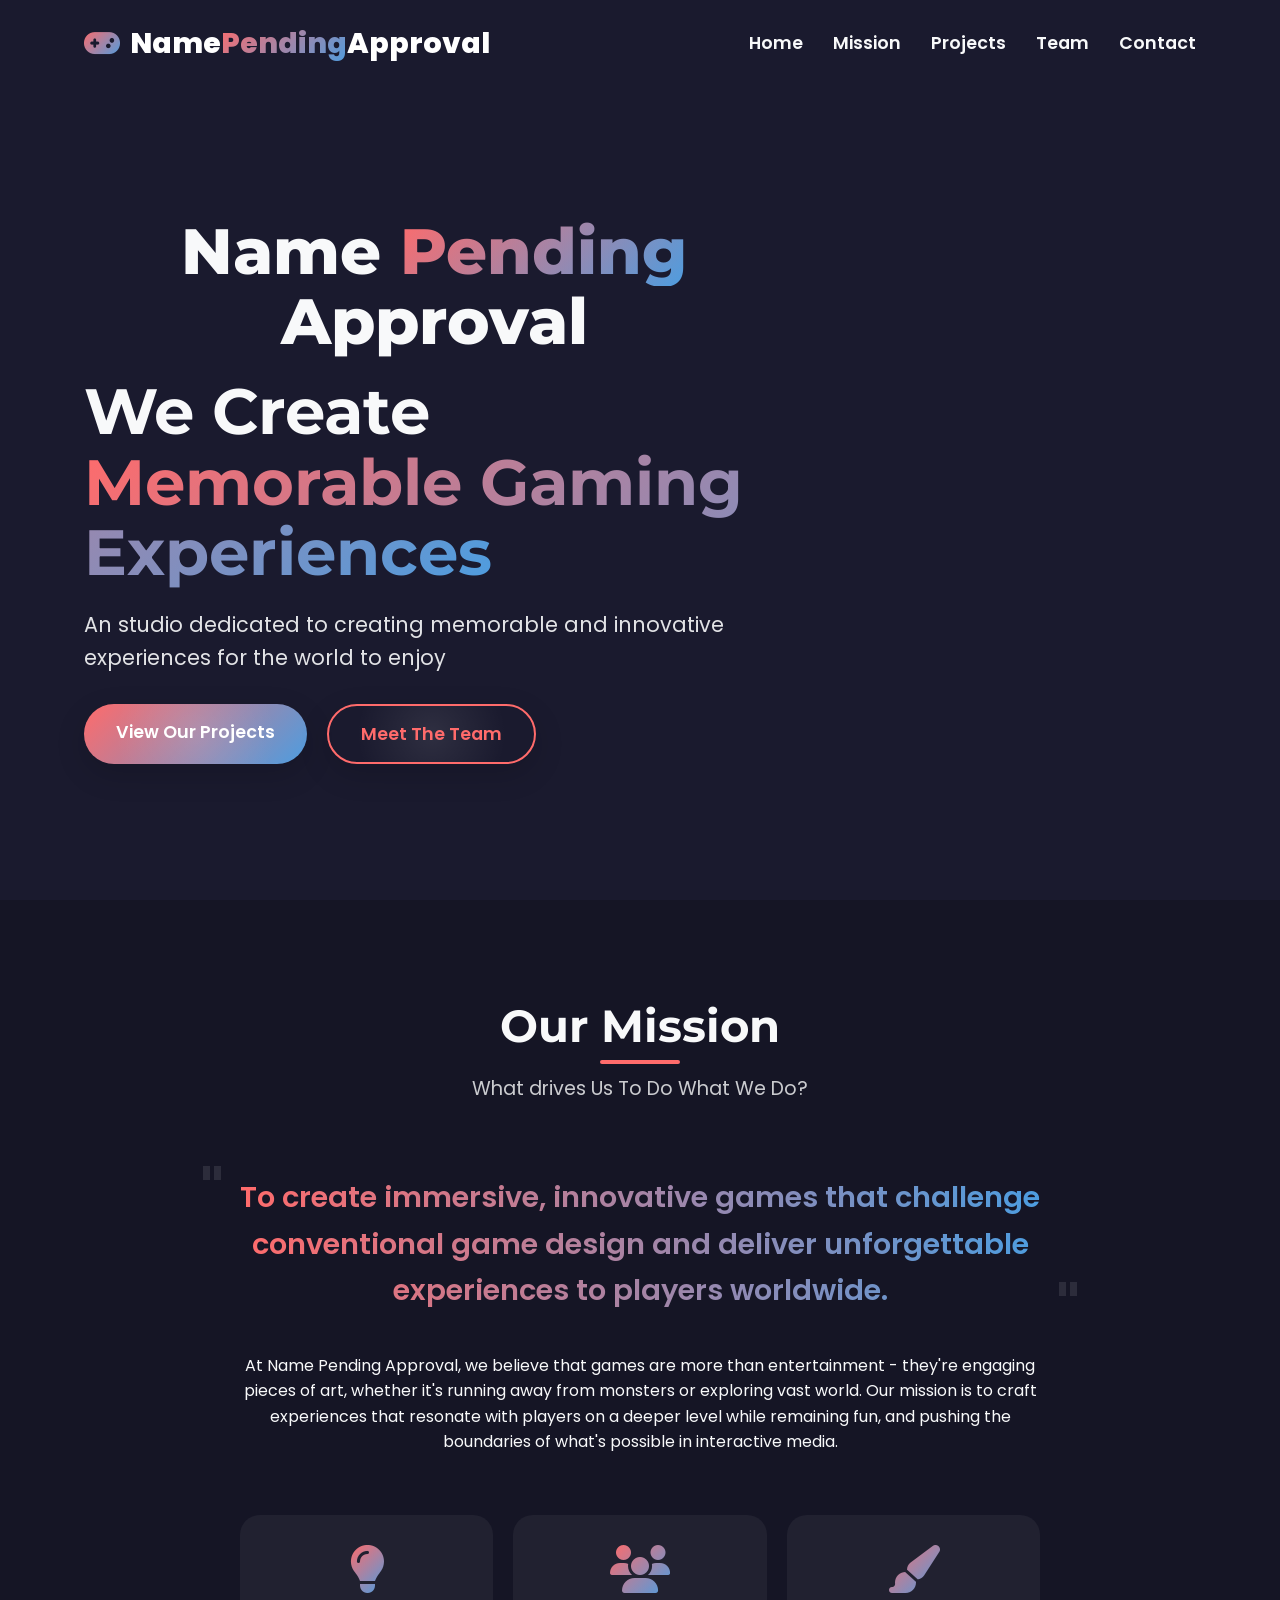
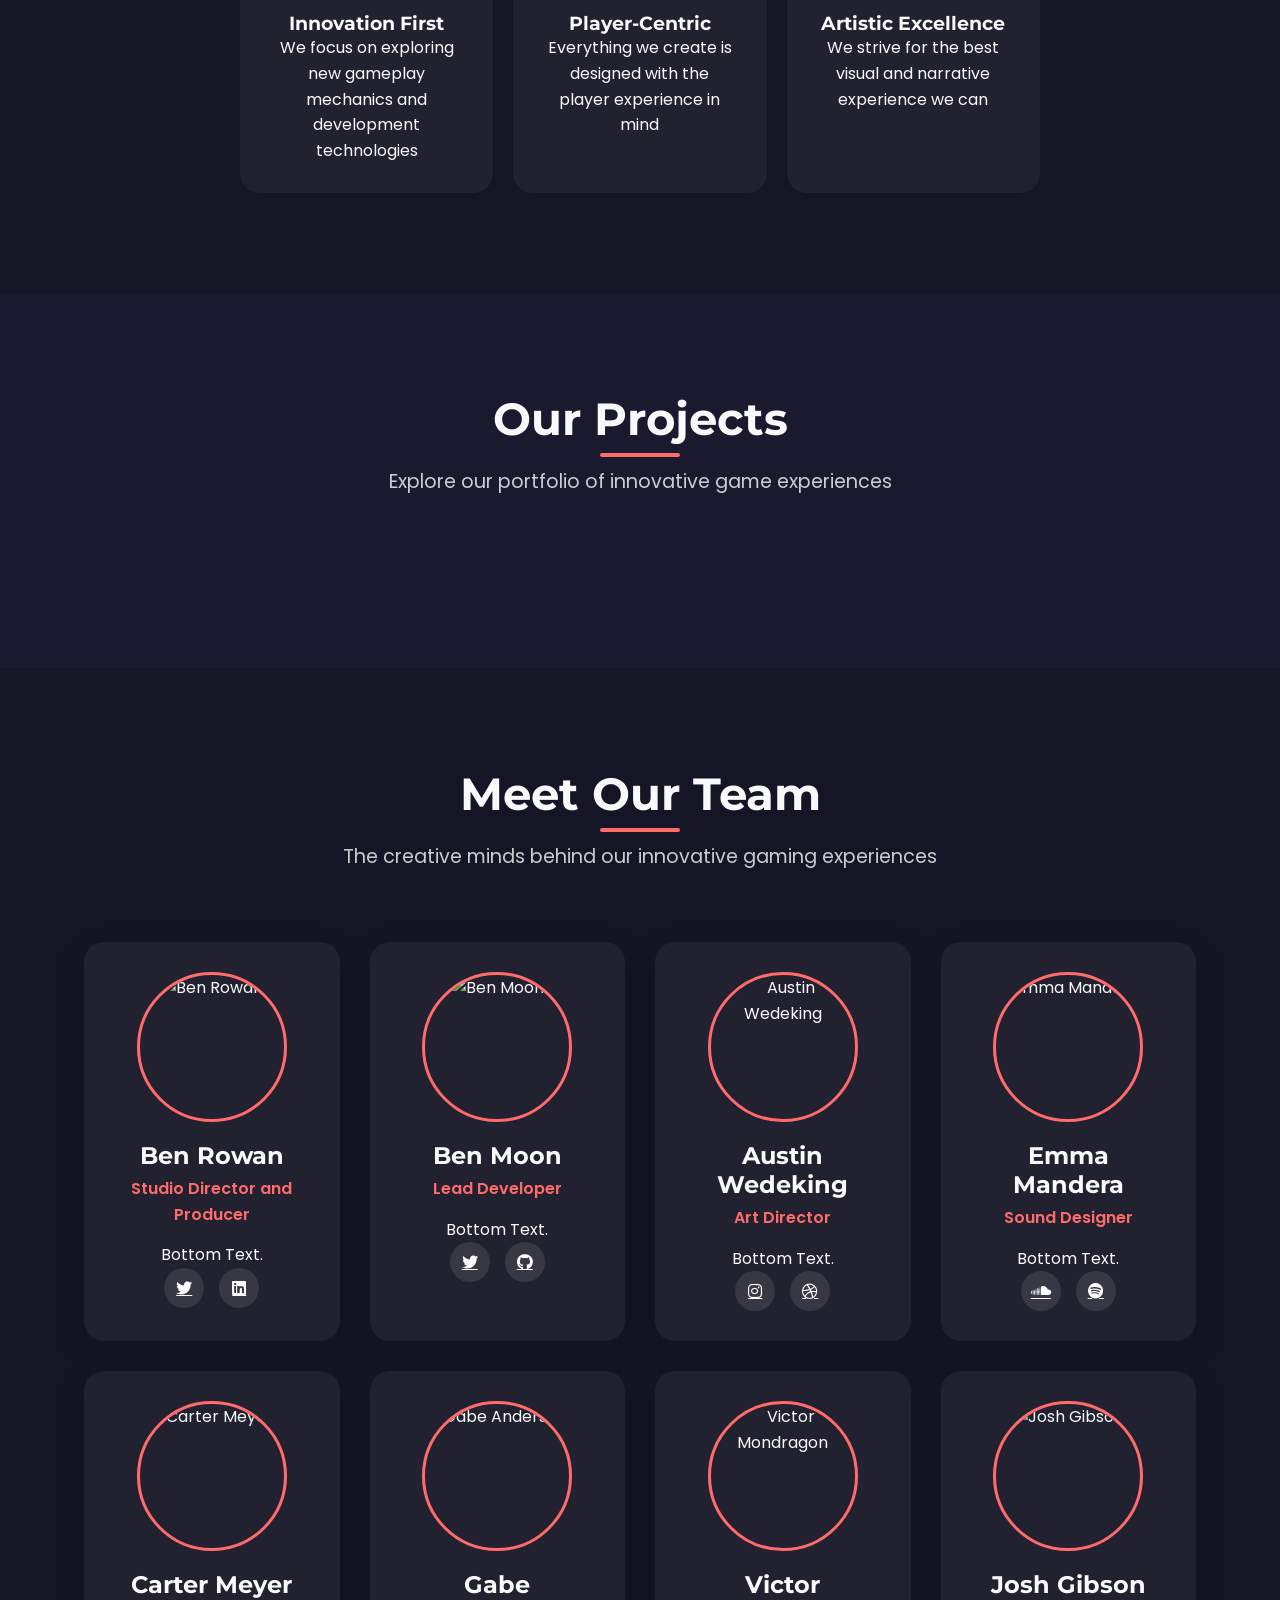
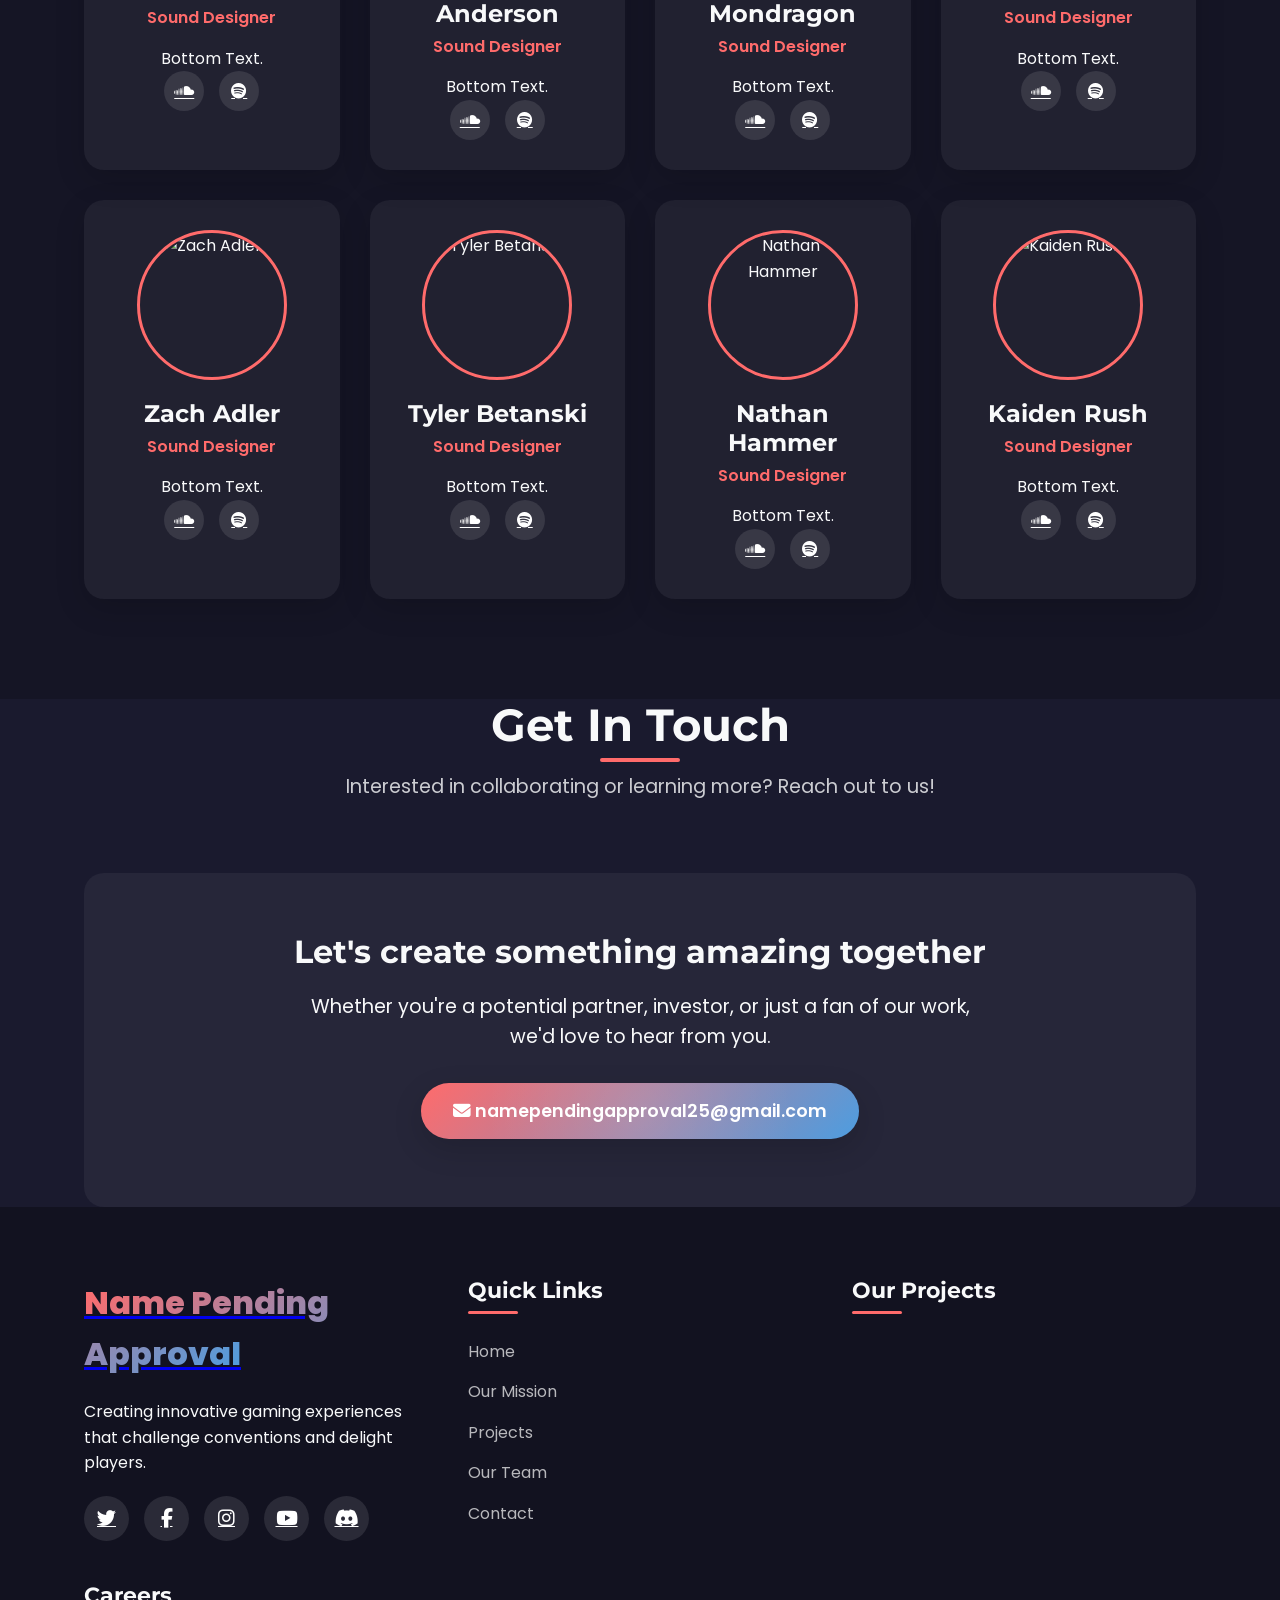
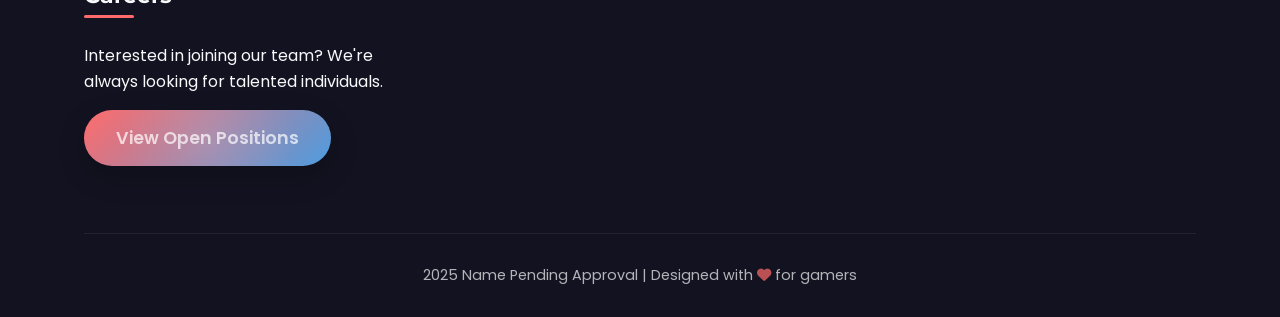
==== commit adf89f32: "Updated Text to be more up to date" ====
--- a/index.html
+++ b/index.html
@@ -15,7 +15,7 @@
             <nav class="navbar">
                 <a href="#" class="logo">
                     <i class="fas fa-gamepad"></i>
-                    Name <span>Pending</span> Approval
+                    Name <span>Pending</span>Approval
                 </a>
                 <button class="hamburger" id="hamburger">
                     <i class="fas fa-bars"></i>
@@ -47,9 +47,9 @@
         </div>
         <div class="container">
             <div class="hero-content">
-                <h1 class="studio-name">Name <span>Pending</span></h1>
+                <h1 class="studio-name">Name <span>Pending</span> Approval</h1>
                 <h1>We Create <span>Memorable Gaming Experiences</span></h1>
-                <p>An innovative studio dedicated to crafting vibrant, engaging games that spark joy and creativity.</p>
+                <p>An studio dedicated to creating memorable and innovative experiences for the world to enjoy</p>
                 <div class="hero-btns">
                     <a href="#projects" class="btn">View Our Projects</a>
                     <a href="#team" class="btn btn-secondary">Meet The Team</a>
@@ -63,18 +63,18 @@
         <div class="container">
             <div class="section-title">
                 <h2>Our Mission</h2>
-                <p>What drives us to create exceptional gaming experiences</p>
+                <p>What drives Us To Do What We Do?</p>
             </div>
             <div class="mission-content">
                 <p class="mission-statement">
-                    To create immersive, boundary-pushing games that challenge conventions and deliver unforgettable experiences to players worldwide.
+                    To create immersive, innovative games that challenge conventional game design and deliver unforgettable experiences to players worldwide.
                 </p>
-                <p>At Name Pending, we believe that games are more than entertainment - they're art, storytelling, and community all in one. Our mission is to craft experiences that resonate with players on a deeper level while pushing the boundaries of what's possible in interactive media.</p>
+                <p>At Name Pending Approval, we believe that games are more than entertainment - they're engaging pieces of art, whether it's running away from monsters or exploring vast world. Our mission is to craft experiences that resonate with players on a deeper level while remaining fun, and pushing the boundaries of what's possible in interactive media.</p>
                 <div style="display: grid; grid-template-columns: repeat(auto-fit, minmax(200px, 1fr)); gap: 20px; margin-top: 60px;">
                     <div style="text-align: center; padding: 30px; background: rgba(255,255,255,0.05); border-radius: 20px;">
                         <i class="fas fa-lightbulb" style="font-size: 3rem; margin-bottom: 20px; background: var(--gradient); -webkit-background-clip: text; -webkit-text-fill-color: transparent;"></i>
                         <h3>Innovation First</h3>
-                        <p>We constantly explore new gameplay mechanics and technologies</p>
+                        <p>We focus on exploring new gameplay mechanics and development technologies</p>
                     </div>
                     <div style="text-align: center; padding: 30px; background: rgba(255,255,255,0.05); border-radius: 20px;">
                         <i class="fas fa-users" style="font-size: 3rem; margin-bottom: 20px; background: var(--gradient); -webkit-background-clip: text; -webkit-text-fill-color: transparent;"></i>
@@ -84,7 +84,7 @@
                     <div style="text-align: center; padding: 30px; background: rgba(255,255,255,0.05); border-radius: 20px;">
                         <i class="fas fa-paint-brush" style="font-size: 3rem; margin-bottom: 20px; background: var(--gradient); -webkit-background-clip: text; -webkit-text-fill-color: transparent;"></i>
                         <h3>Artistic Excellence</h3>
-                        <p>We strive for visual and narrative excellence in every project</p>
+                        <p>We strive for the best visual and narrative experience we can</p>
                     </div>
                 </div>
             </div>
@@ -100,7 +100,7 @@
             </div>
             <div class="projects-grid">
                 <!-- Project 1 -->
-                <div class="project-card">
+                <!-- <div class="project-card">
                     <div class="project-img">
                         <img src="https://images.unsplash.com/photo-1550745165-9bc0b252726f?ixlib=rb-4.0.3&auto=format&fit=crop&w=600&q=80" alt="Project Nebula">
                     </div>
@@ -117,7 +117,7 @@
                 </div>
                 
                 <!-- Project 2 -->
-                <div class="project-card">
+                <!-- <div class="project-card">
                     <div class="project-img">
                         <img src="https://images.unsplash.com/photo-1511512578047-dfb367046420?ixlib=rb-4.0.3&auto=format&fit=crop&w=600&q=80" alt="Chrono Shift">
                     </div>
@@ -132,9 +132,9 @@
                         <a href="#" class="btn">Learn More</a>
                     </div>
                 </div>
-                
+                 -->
                 <!-- Project 3 -->
-                <div class="project-card">
+                <!-- <div class="project-card">
                     <div class="project-img">
                         <img src="https://images.unsplash.com/photo-1542751371-adc38448a05e?ixlib=rb-4.0.3&auto=format&fit=crop&w=600&q=80" alt="Mythos Arena">
                     </div>
@@ -148,7 +148,7 @@
                         </div>
                         <a href="#" class="btn">Learn More</a>
                     </div>
-                </div>
+                </div> -->
             </div>
         </div>
     </section>
@@ -164,11 +164,12 @@
                 <!-- Team Member 1 -->
                 <div class="team-member">
                     <div class="member-img">
-                        <img src="https://images.unsplash.com/photo-1507003211169-0a1dd7228f2d?ixlib=rb-4.0.3&auto=format&fit=crop&w=600&q=80" alt="Alex Morgan">
-                    </div>
-                    <h3 class="member-name">Alex Morgan</h3>
-                    <p class="member-role">Creative Director</p>
-                    <p>Bringing vibrant worlds to life with a passion for playful design.</p>
+                        <img src="" alt="Ben Rowan">
+                    </div>
+                    <h3 class="member-name">Ben Rowan</h3>
+                    <p class="member-role">Studio Director and Producer
+                    </p>
+                    <p>Bottom Text.</p>
                     <div class="member-social">
                         <a href="#"><i class="fab fa-twitter"></i></a>
                         <a href="#"><i class="fab fa-linkedin"></i></a>
@@ -178,11 +179,11 @@
                 <!-- Team Member 2 -->
                 <div class="team-member">
                     <div class="member-img">
-                        <img src="https://images.unsplash.com/photo-1544005313-94ddf0286df2?ixlib=rb-4.0.3&auto=format&fit=crop&w=600&q=80" alt="Taylor Kim">
-                    </div>
-                    <h3 class="member-name">Taylor Kim</h3>
+                        <img src="" alt="Ben Moon">
+                    </div>
+                    <h3 class="member-name">Ben Moon</h3>
                     <p class="member-role">Lead Developer</p>
-                    <p>Coding magic that makes our games come alive with personality.</p>
+                    <p>Bottom Text.</p>
                     <div class="member-social">
                         <a href="#"><i class="fab fa-twitter"></i></a>
                         <a href="#"><i class="fab fa-github"></i></a>
@@ -192,11 +193,11 @@
                 <!-- Team Member 3 -->
                 <div class="team-member">
                     <div class="member-img">
-                        <img src="https://images.unsplash.com/photo-1552058544-f2b08422138a?ixlib=rb-4.0.3&auto=format&fit=crop&w=600&q=80" alt="Jamie Rivera">
-                    </div>
-                    <h3 class="member-name">Jamie Rivera</h3>
+                        <img src="" alt="Austin Wedeking">
+                    </div>
+                    <h3 class="member-name">Austin Wedeking</h3>
                     <p class="member-role">Art Director</p>
-                    <p>Creating the colorful visuals that define our unique aesthetic.</p>
+                    <p>Bottom Text.</p>
                     <div class="member-social">
                         <a href="#"><i class="fab fa-instagram"></i></a>
                         <a href="#"><i class="fab fa-dribbble"></i></a>
@@ -206,11 +207,115 @@
                 <!-- Team Member 4 -->
                 <div class="team-member">
                     <div class="member-img">
-                        <img src="https://images.unsplash.com/photo-1567532939604-b6b5b0e1607d?ixlib=rb-4.0.3&auto=format&fit=crop&w=600&q=80" alt="Jordan Lee">
-                    </div>
-                    <h3 class="member-name">Jordan Lee</h3>
-                    <p class="member-role">Sound Designer</p>
-                    <p>Crafting the immersive audio that completes our game worlds.</p>
+                        <img src="" alt="Emma Mandera">
+                    </div>
+                    <h3 class="member-name">Emma Mandera</h3>
+                    <p class="member-role">Sound Designer</p>
+                    <p>Bottom Text.</p>
+                    <div class="member-social">
+                        <a href="#"><i class="fab fa-soundcloud"></i></a>
+                        <a href="#"><i class="fab fa-spotify"></i></a>
+                    </div>
+                </div>
+                <!-- Team Member 4 -->
+                <div class="team-member">
+                    <div class="member-img">
+                        <img src="" alt="Carter Meyer">
+                    </div>
+                    <h3 class="member-name">Carter Meyer</h3>
+                    <p class="member-role">Sound Designer</p>
+                    <p>Bottom Text.</p>
+                    <div class="member-social">
+                        <a href="#"><i class="fab fa-soundcloud"></i></a>
+                        <a href="#"><i class="fab fa-spotify"></i></a>
+                    </div>
+                </div>
+                <!-- Team Member 5 -->
+                <div class="team-member">
+                    <div class="member-img">
+                        <img src="" alt="Gabe Anderson">
+                    </div>
+                    <h3 class="member-name">Gabe Anderson</h3>
+                    <p class="member-role">Sound Designer</p>
+                    <p>Bottom Text.</p>
+                    <div class="member-social">
+                        <a href="#"><i class="fab fa-soundcloud"></i></a>
+                        <a href="#"><i class="fab fa-spotify"></i></a>
+                    </div>
+                </div>
+                <!-- Team Member 6 -->
+                <div class="team-member">
+                    <div class="member-img">
+                        <img src="" alt="Victor Mondragon">
+                    </div>
+                    <h3 class="member-name">Victor Mondragon</h3>
+                    <p class="member-role">Sound Designer</p>
+                    <p>Bottom Text.</p>
+                    <div class="member-social">
+                        <a href="#"><i class="fab fa-soundcloud"></i></a>
+                        <a href="#"><i class="fab fa-spotify"></i></a>
+                    </div>
+                </div>
+                <!-- Team Member 7 -->
+                <div class="team-member">
+                    <div class="member-img">
+                        <img src="" alt="Josh Gibson">
+                    </div>
+                    <h3 class="member-name">Josh Gibson</h3>
+                    <p class="member-role">Sound Designer</p>
+                    <p>Bottom Text.</p>
+                    <div class="member-social">
+                        <a href="#"><i class="fab fa-soundcloud"></i></a>
+                        <a href="#"><i class="fab fa-spotify"></i></a>
+                    </div>
+                </div>
+                <!-- Team Member 8 -->
+                <div class="team-member">
+                    <div class="member-img">
+                        <img src="" alt="Zach Adler">
+                    </div>
+                    <h3 class="member-name">Zach Adler</h3>
+                    <p class="member-role">Sound Designer</p>
+                    <p>Bottom Text.</p>
+                    <div class="member-social">
+                        <a href="#"><i class="fab fa-soundcloud"></i></a>
+                        <a href="#"><i class="fab fa-spotify"></i></a>
+                    </div>
+                </div>
+                                <!-- Team Member 9 -->
+                <div class="team-member">
+                    <div class="member-img">
+                        <img src="" alt="Tyler Betanski">
+                    </div>
+                    <h3 class="member-name">Tyler Betanski</h3>
+                    <p class="member-role">Sound Designer</p>
+                    <p>Bottom Text.</p>
+                    <div class="member-social">
+                        <a href="#"><i class="fab fa-soundcloud"></i></a>
+                        <a href="#"><i class="fab fa-spotify"></i></a>
+                    </div>
+                </div>
+                                                <!-- Team Member 10 -->
+                <div class="team-member">
+                    <div class="member-img">
+                        <img src="" alt="Nathan Hammer">
+                    </div>
+                    <h3 class="member-name">Nathan Hammer</h3>
+                    <p class="member-role">Sound Designer</p>
+                    <p>Bottom Text.</p>
+                    <div class="member-social">
+                        <a href="#"><i class="fab fa-soundcloud"></i></a>
+                        <a href="#"><i class="fab fa-spotify"></i></a>
+                    </div>
+                </div>
+                                                <!-- Team Member 11 -->
+                <div class="team-member">
+                    <div class="member-img">
+                        <img src="" alt="Kaiden Rush">
+                    </div>
+                    <h3 class="member-name">Kaiden Rush</h3>
+                    <p class="member-role">Sound Designer</p>
+                    <p>Bottom Text.</p>
                     <div class="member-social">
                         <a href="#"><i class="fab fa-soundcloud"></i></a>
                         <a href="#"><i class="fab fa-spotify"></i></a>
@@ -232,8 +337,8 @@
                 <p style="max-width: 700px; margin: 0 auto 30px; font-size: 1.2rem;">
                     Whether you're a potential partner, investor, or just a fan of our work, we'd love to hear from you.
                 </p>
-                <a href="mailto:contact@namepending.studio" class="btn">
-                    <i class="fas fa-envelope"></i> contact@namepending.studio
+                <a href="mailto:namependingapproval25@gmail.com" class="btn">
+                    <i class="fas fa-envelope"></i> namependingapproval25@gmail.com
                 </a>
             </div>
         </div>
@@ -245,7 +350,7 @@
             <div class="footer-content">
                 <div class="footer-about">
                     <a href="#" class="footer-logo">
-                        Name <span>Pending</span>
+                        <span>Name Pending Approval</span>
                     </a>
                     <p>Creating innovative gaming experiences that challenge conventions and delight players.</p>
                     <div class="social-links">
@@ -269,10 +374,10 @@
                 <div class="footer-links">
                     <h3>Our Projects</h3>
                     <ul>
-                        <li><a href="#">Project Nebula</a></li>
-                        <li><a href="#">Chrono Shift</a></li>
-                        <li><a href="#">Mythos Arena</a></li>
-                        <li><a href="#">Unannounced Project</a></li>
+                        <!-- <li><a href="#">Project Nebula</a></li> -->
+                        <!-- <li><a href="#">Chrono Shift</a></li> -->
+                        <!-- <li><a href="#">Mythos Arena</a></li> -->
+                        <!-- <li><a href="#">Unannounced Project</a></li> -->
                     </ul>
                 </div>
                 <div class="footer-links">
@@ -282,7 +387,7 @@
                 </div>
             </div>
             <div class="copyright">
-                <p>&copy; 2023 Name Pending Studio. All rights reserved. | Designed with <i class="fas fa-heart" style="color: var(--primary);"></i> for gamers</p>
+                <p>2025 Name Pending Approval | Designed with <i class="fas fa-heart" style="color: var(--primary);"></i> for gamers</p>
             </div>
         </div>
     </footer>
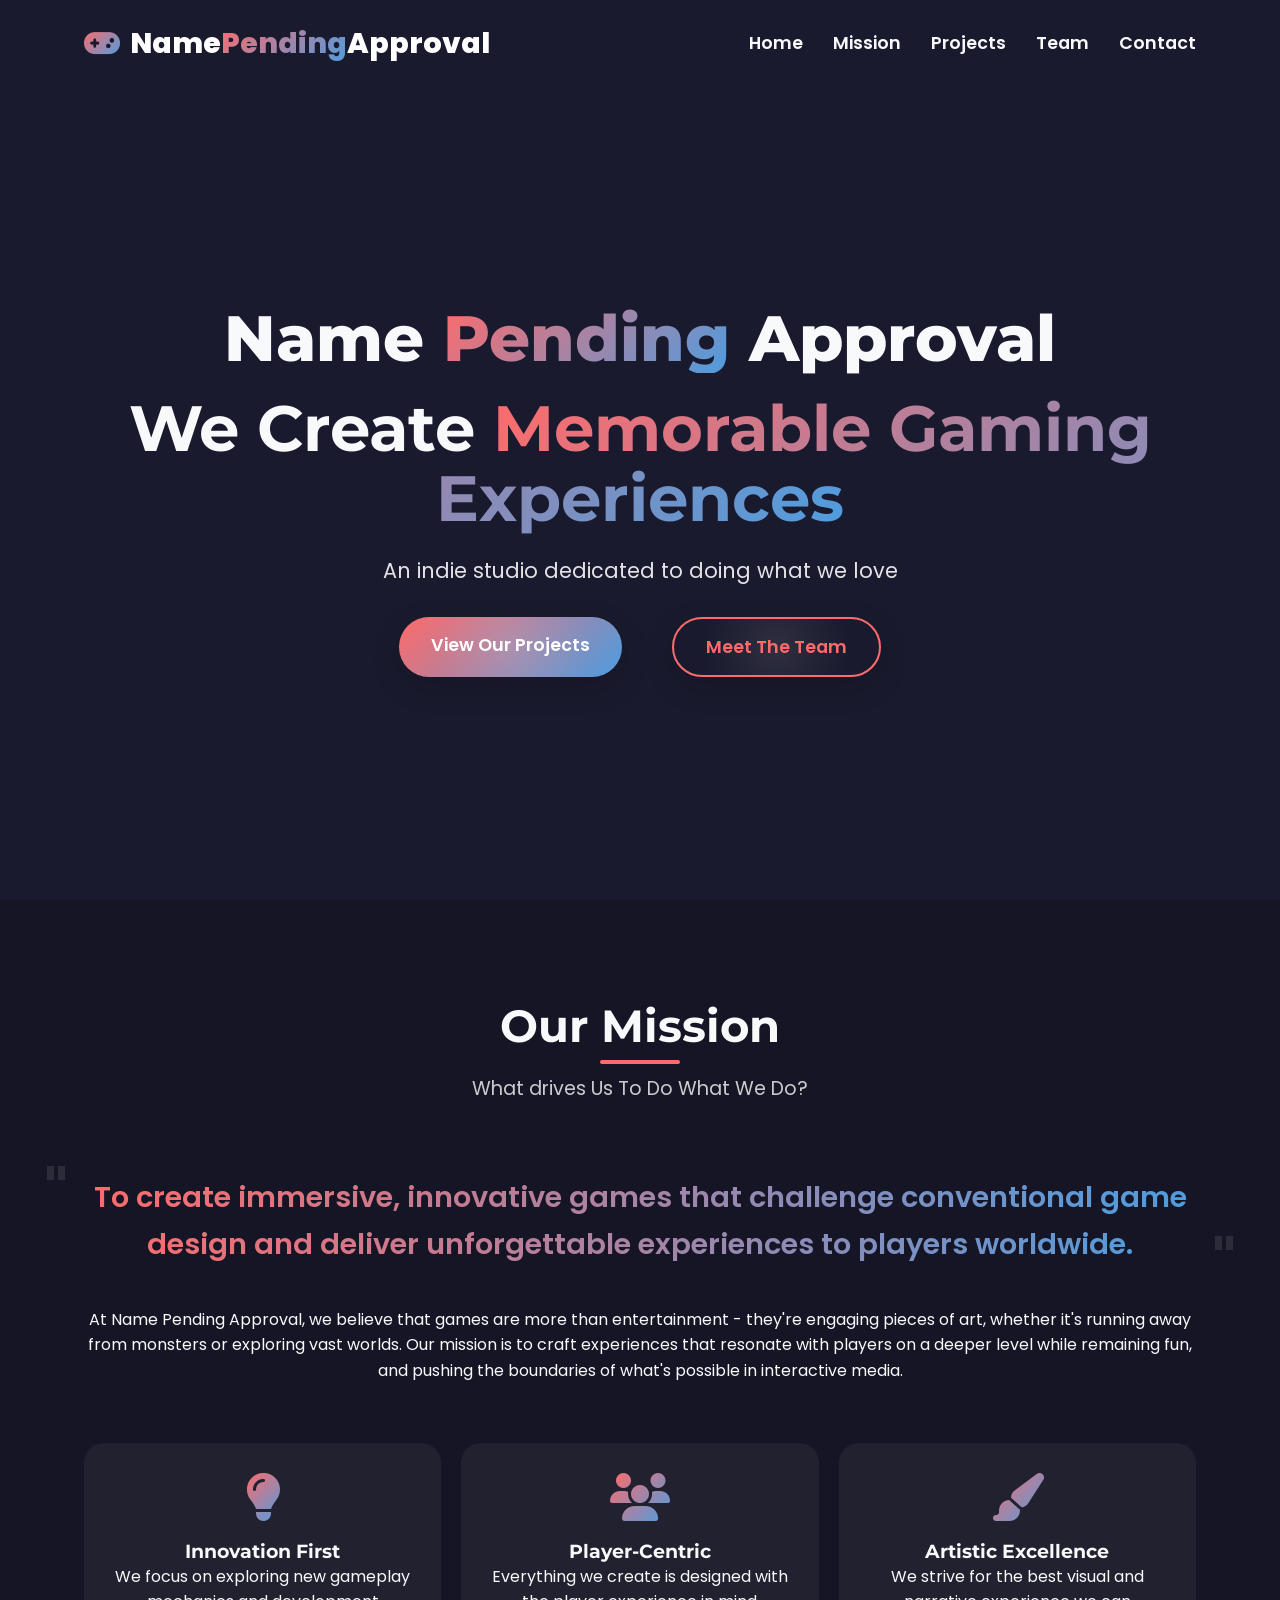
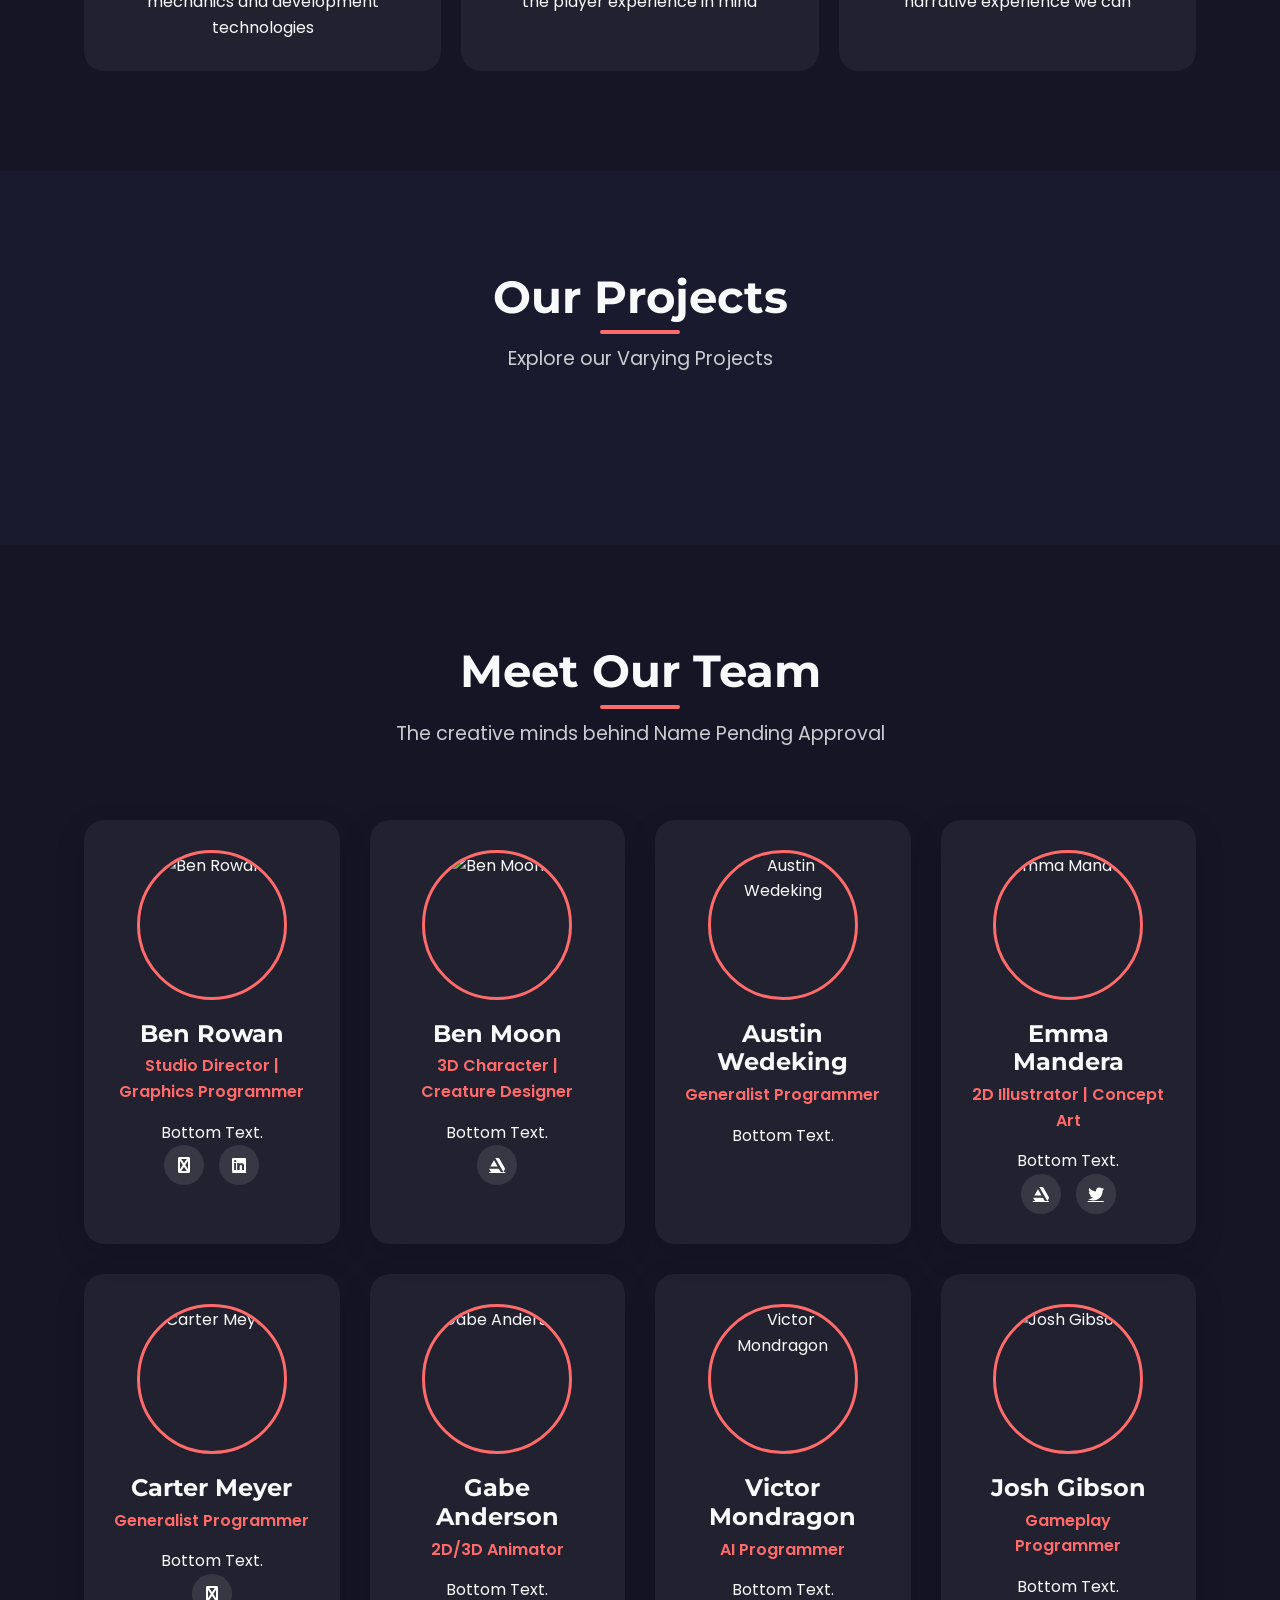
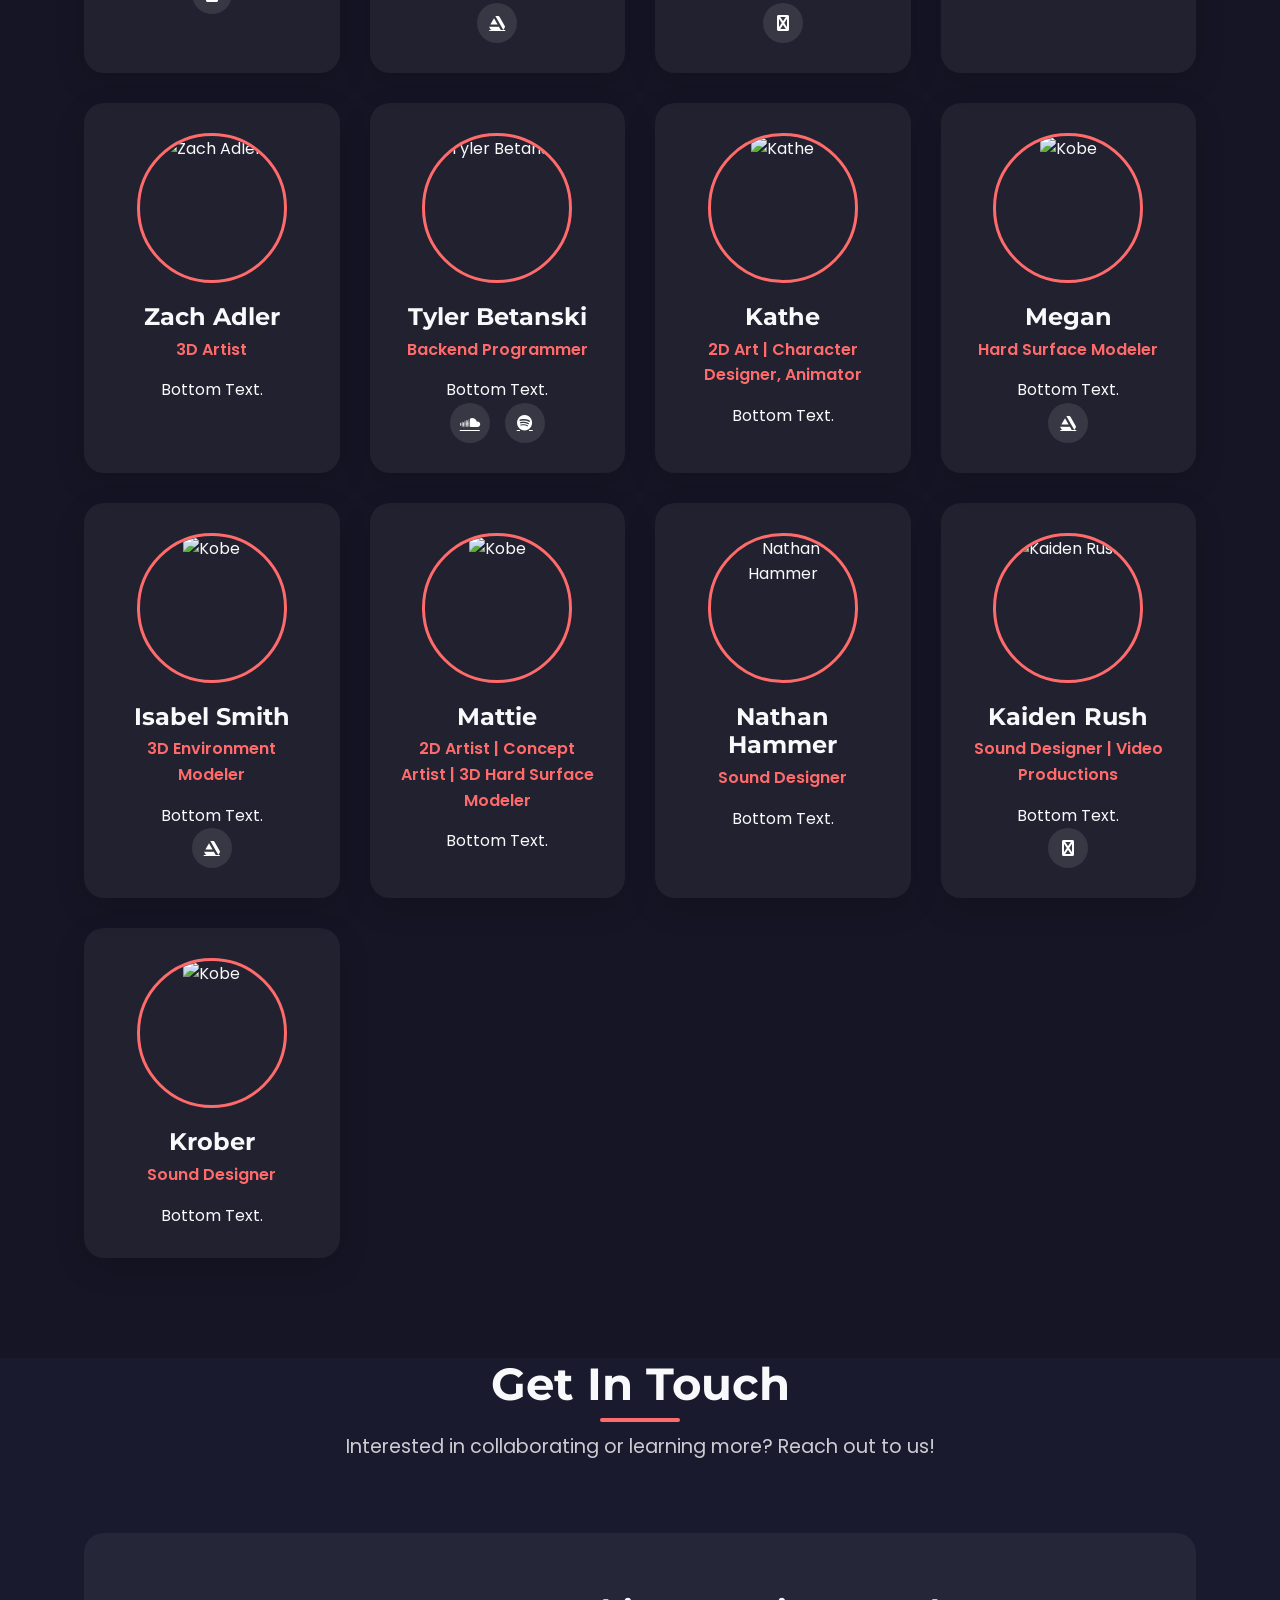
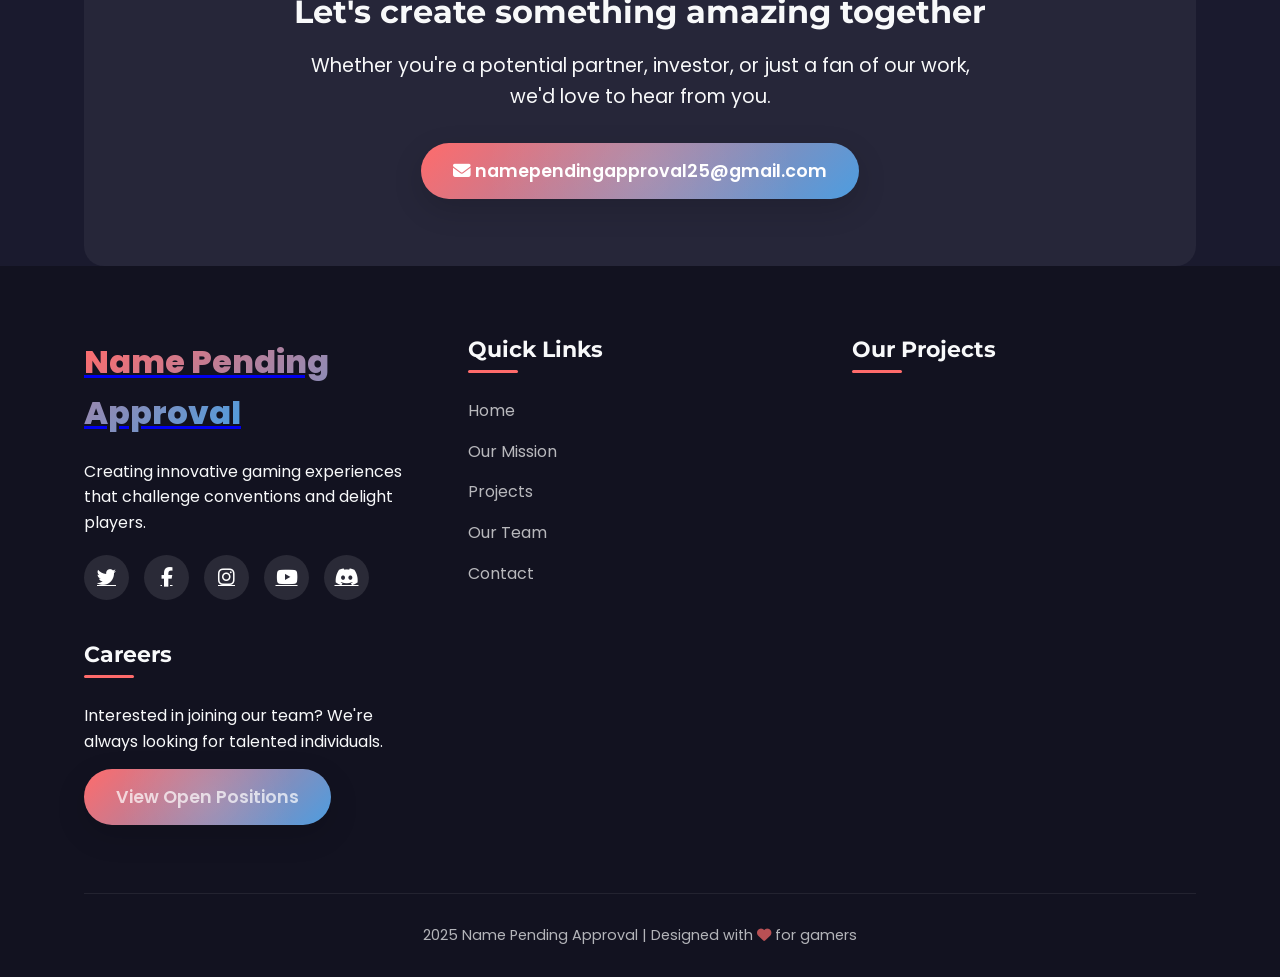
==== commit ac702b5f: "Added more team members and fixed some wording" ====
--- a/index.html
+++ b/index.html
@@ -49,7 +49,7 @@
             <div class="hero-content">
                 <h1 class="studio-name">Name <span>Pending</span> Approval</h1>
                 <h1>We Create <span>Memorable Gaming Experiences</span></h1>
-                <p>An studio dedicated to creating memorable and innovative experiences for the world to enjoy</p>
+                <p>An indie studio dedicated to doing what we love</p>
                 <div class="hero-btns">
                     <a href="#projects" class="btn">View Our Projects</a>
                     <a href="#team" class="btn btn-secondary">Meet The Team</a>
@@ -69,7 +69,8 @@
                 <p class="mission-statement">
                     To create immersive, innovative games that challenge conventional game design and deliver unforgettable experiences to players worldwide.
                 </p>
-                <p>At Name Pending Approval, we believe that games are more than entertainment - they're engaging pieces of art, whether it's running away from monsters or exploring vast world. Our mission is to craft experiences that resonate with players on a deeper level while remaining fun, and pushing the boundaries of what's possible in interactive media.</p>
+                <p>At Name Pending Approval, we believe that games are more than entertainment - they're engaging pieces of art, whether it's running away from monsters or exploring vast worlds.
+                     Our mission is to craft experiences that resonate with players on a deeper level while remaining fun, and pushing the boundaries of what's possible in interactive media.</p>
                 <div style="display: grid; grid-template-columns: repeat(auto-fit, minmax(200px, 1fr)); gap: 20px; margin-top: 60px;">
                     <div style="text-align: center; padding: 30px; background: rgba(255,255,255,0.05); border-radius: 20px;">
                         <i class="fas fa-lightbulb" style="font-size: 3rem; margin-bottom: 20px; background: var(--gradient); -webkit-background-clip: text; -webkit-text-fill-color: transparent;"></i>
@@ -96,7 +97,7 @@
         <div class="container">
             <div class="section-title">
                 <h2>Our Projects</h2>
-                <p>Explore our portfolio of innovative game experiences</p>
+                <p>Explore our Varying Projects</p>
             </div>
             <div class="projects-grid">
                 <!-- Project 1 -->
@@ -158,7 +159,7 @@
         <div class="container">
             <div class="section-title">
                 <h2>Meet Our Team</h2>
-                <p>The creative minds behind our innovative gaming experiences</p>
+                <p>The creative minds behind Name Pending Approval</p>
             </div>
             <div class="team-grid">
                 <!-- Team Member 1 -->
@@ -167,11 +168,11 @@
                         <img src="" alt="Ben Rowan">
                     </div>
                     <h3 class="member-name">Ben Rowan</h3>
-                    <p class="member-role">Studio Director and Producer
+                    <p class="member-role">Studio Director | Graphics Programmer
                     </p>
                     <p>Bottom Text.</p>
                     <div class="member-social">
-                        <a href="#"><i class="fab fa-twitter"></i></a>
+                        <a href="https://benjaminwrowan.com"><i class="fab fa-code"></i></a>
                         <a href="#"><i class="fab fa-linkedin"></i></a>
                     </div>
                 </div>
@@ -182,11 +183,11 @@
                         <img src="" alt="Ben Moon">
                     </div>
                     <h3 class="member-name">Ben Moon</h3>
-                    <p class="member-role">Lead Developer</p>
-                    <p>Bottom Text.</p>
-                    <div class="member-social">
-                        <a href="#"><i class="fab fa-twitter"></i></a>
-                        <a href="#"><i class="fab fa-github"></i></a>
+                    <p class="member-role">3D Character | Creature Designer</p>
+                    <p>Bottom Text.</p>
+                    <div class="member-social">
+                        <a href="https://www.artstation.com/benjaminmoon801"><i class="fab fa-artstation"></i></a>
+                        <!-- <a href="#"><i class="fab fa-github"></i></a> -->
                     </div>
                 </div>
                 
@@ -196,11 +197,11 @@
                         <img src="" alt="Austin Wedeking">
                     </div>
                     <h3 class="member-name">Austin Wedeking</h3>
-                    <p class="member-role">Art Director</p>
-                    <p>Bottom Text.</p>
-                    <div class="member-social">
-                        <a href="#"><i class="fab fa-instagram"></i></a>
-                        <a href="#"><i class="fab fa-dribbble"></i></a>
+                    <p class="member-role">Generalist Programmer</p>
+                    <p>Bottom Text.</p>
+                    <div class="member-social">
+                        <!-- <a href="#"><i class="fab fa-instagram"></i></a>
+                        <a href="#"><i class="fab fa-dribbble"></i></a> -->
                     </div>
                 </div>
                 
@@ -210,89 +211,137 @@
                         <img src="" alt="Emma Mandera">
                     </div>
                     <h3 class="member-name">Emma Mandera</h3>
-                    <p class="member-role">Sound Designer</p>
+                    <p class="member-role">2D Illustrator | Concept Art</p>
+                    <p>Bottom Text.</p>
+                    <div class="member-social">
+                        <a href="https://www.artstation.com/aixelaamme/albums/9608784"><i class="fab fa-artstation"></i></a>
+                        <a href="https://x.com/rxmanticism?s=21"><i class="fab fa-twitter"></i></a>
+                    </div>
+                </div>
+                <!-- Team Member 4 -->
+                <div class="team-member">
+                    <div class="member-img">
+                        <img src="" alt="Carter Meyer">
+                    </div>
+                    <h3 class="member-name">Carter Meyer</h3>
+                    <p class="member-role">Generalist Programmer</p>
+                    <p>Bottom Text.</p>
+                    <div class="member-social">
+                        <a href="https://www.cartermeyer.net/"><i class="fab fa-code"></i></a>
+                        <!-- <a href="#"><i class="fab fa-spotify"></i></a> -->
+                    </div>
+                </div>
+                <!-- Team Member 5 -->
+                <div class="team-member">
+                    <div class="member-img">
+                        <img src="" alt="Gabe Anderson">
+                    </div>
+                    <h3 class="member-name">Gabe Anderson</h3>
+                    <p class="member-role">2D/3D Animator</p>
+                    <p>Bottom Text.</p>
+                    <div class="member-social">
+                        <a href="https://www.artstation.com/gabeanderson424"><i class="fab fa-artstation"></i></a>
+                        <!-- <a href="#"><i class="fab fa-spotify"></i></a> -->
+                    </div>
+                </div>
+                <!-- Team Member 6 -->
+                <div class="team-member">
+                    <div class="member-img">
+                        <img src="" alt="Victor Mondragon">
+                    </div>
+                    <h3 class="member-name">Victor Mondragon</h3>
+                    <p class="member-role">AI Programmer</p>
+                    <p>Bottom Text.</p>
+                    <div class="member-social">
+                        <a href="https://vspino02.wixsite.com/victor-mondragon"><i class="fab fa-code"></i></a>
+                        <!-- <a href="#"><i class="fab fa-spotify"></i></a> -->
+                    </div>
+                </div>
+                <!-- Team Member 7 -->
+                <div class="team-member">
+                    <div class="member-img">
+                        <img src="" alt="Josh Gibson">
+                    </div>
+                    <h3 class="member-name">Josh Gibson</h3>
+                    <p class="member-role">Gameplay Programmer</p>
+                    <p>Bottom Text.</p>
+                    <div class="member-social">
+                        <!-- <a href="#"><i class="fab fa-soundcloud"></i></a>
+                        <a href="#"><i class="fab fa-spotify"></i></a> -->
+                    </div>
+                </div>
+                <!-- Team Member 8 -->
+                <div class="team-member">
+                    <div class="member-img">
+                        <img src="" alt="Zach Adler">
+                    </div>
+                    <h3 class="member-name">Zach Adler</h3>
+                    <p class="member-role">3D Artist</p>
+                    <p>Bottom Text.</p>
+                    <div class="member-social">
+                        <!-- <a href="#"><i class="fab fa-soundcloud"></i></a>
+                        <a href="#"><i class="fab fa-spotify"></i></a> -->
+                    </div>
+                </div>
+                                <!-- Team Member 9 -->
+                <div class="team-member">
+                    <div class="member-img">
+                        <img src="" alt="Tyler Betanski">
+                    </div>
+                    <h3 class="member-name">Tyler Betanski</h3>
+                    <p class="member-role">Backend Programmer</p>
                     <p>Bottom Text.</p>
                     <div class="member-social">
                         <a href="#"><i class="fab fa-soundcloud"></i></a>
                         <a href="#"><i class="fab fa-spotify"></i></a>
                     </div>
                 </div>
-                <!-- Team Member 4 -->
-                <div class="team-member">
-                    <div class="member-img">
-                        <img src="" alt="Carter Meyer">
-                    </div>
-                    <h3 class="member-name">Carter Meyer</h3>
-                    <p class="member-role">Sound Designer</p>
-                    <p>Bottom Text.</p>
-                    <div class="member-social">
-                        <a href="#"><i class="fab fa-soundcloud"></i></a>
-                        <a href="#"><i class="fab fa-spotify"></i></a>
-                    </div>
-                </div>
-                <!-- Team Member 5 -->
-                <div class="team-member">
-                    <div class="member-img">
-                        <img src="" alt="Gabe Anderson">
-                    </div>
-                    <h3 class="member-name">Gabe Anderson</h3>
-                    <p class="member-role">Sound Designer</p>
-                    <p>Bottom Text.</p>
-                    <div class="member-social">
-                        <a href="#"><i class="fab fa-soundcloud"></i></a>
-                        <a href="#"><i class="fab fa-spotify"></i></a>
-                    </div>
-                </div>
-                <!-- Team Member 6 -->
-                <div class="team-member">
-                    <div class="member-img">
-                        <img src="" alt="Victor Mondragon">
-                    </div>
-                    <h3 class="member-name">Victor Mondragon</h3>
-                    <p class="member-role">Sound Designer</p>
-                    <p>Bottom Text.</p>
-                    <div class="member-social">
-                        <a href="#"><i class="fab fa-soundcloud"></i></a>
-                        <a href="#"><i class="fab fa-spotify"></i></a>
-                    </div>
-                </div>
-                <!-- Team Member 7 -->
-                <div class="team-member">
-                    <div class="member-img">
-                        <img src="" alt="Josh Gibson">
-                    </div>
-                    <h3 class="member-name">Josh Gibson</h3>
-                    <p class="member-role">Sound Designer</p>
-                    <p>Bottom Text.</p>
-                    <div class="member-social">
-                        <a href="#"><i class="fab fa-soundcloud"></i></a>
-                        <a href="#"><i class="fab fa-spotify"></i></a>
-                    </div>
-                </div>
-                <!-- Team Member 8 -->
-                <div class="team-member">
-                    <div class="member-img">
-                        <img src="" alt="Zach Adler">
-                    </div>
-                    <h3 class="member-name">Zach Adler</h3>
-                    <p class="member-role">Sound Designer</p>
-                    <p>Bottom Text.</p>
-                    <div class="member-social">
-                        <a href="#"><i class="fab fa-soundcloud"></i></a>
-                        <a href="#"><i class="fab fa-spotify"></i></a>
-                    </div>
-                </div>
-                                <!-- Team Member 9 -->
-                <div class="team-member">
-                    <div class="member-img">
-                        <img src="" alt="Tyler Betanski">
-                    </div>
-                    <h3 class="member-name">Tyler Betanski</h3>
-                    <p class="member-role">Sound Designer</p>
-                    <p>Bottom Text.</p>
-                    <div class="member-social">
-                        <a href="#"><i class="fab fa-soundcloud"></i></a>
-                        <a href="#"><i class="fab fa-spotify"></i></a>
+                <div class="team-member">
+                    <div class="member-img">
+                        <img src="" alt="Kathe">
+                    </div>
+                    <h3 class="member-name">Kathe</h3>
+                    <p class="member-role">2D Art | Character Designer, Animator</p>
+                    <p>Bottom Text.</p>
+                    <div class="member-social">
+                        <!-- <a href="#"><i class="fab fa-soundcloud"></i></a>
+                        <a href="#"><i class="fab fa-spotify"></i></a> -->
+                    </div>
+                </div>
+                <div class="team-member">
+                    <div class="member-img">
+                        <img src="" alt="Kobe">
+                    </div>
+                    <h3 class="member-name">Megan</h3>
+                    <p class="member-role">Hard Surface Modeler</p>
+                    <p>Bottom Text.</p>
+                    <div class="member-social">
+                        <a href="https://www.artstation.com/megan_ellis"><i class="fab fa-artstation"></i></a>
+                        <!-- <a href="#"><i class="fab fa-spotify"></i></a> -->
+                    </div>
+                </div>
+                <div class="team-member">
+                    <div class="member-img">
+                        <img src="" alt="Kobe">
+                    </div>
+                    <h3 class="member-name">Isabel Smith</h3>
+                    <p class="member-role">3D Environment Modeler</p>
+                    <p>Bottom Text.</p>
+                    <div class="member-social">
+                        <a href="https://www.artstation.com/isabelsmith"><i class="fab fa-artstation"></i></a>
+                        <!-- <a href="#"><i class="fab fa-spotify"></i></a> -->
+                    </div>
+                </div>
+                <div class="team-member">
+                    <div class="member-img">
+                        <img src="" alt="Kobe">
+                    </div>
+                    <h3 class="member-name">Mattie</h3>
+                    <p class="member-role">2D Artist | Concept Artist | 3D Hard Surface Modeler</p>
+                    <p>Bottom Text.</p>
+                    <div class="member-social">
+                        <!-- <a href="#"><i class="fab fa-soundcloud"></i></a>
+                        <a href="#"><i class="fab fa-spotify"></i></a> -->
                     </div>
                 </div>
                                                 <!-- Team Member 10 -->
@@ -304,8 +353,8 @@
                     <p class="member-role">Sound Designer</p>
                     <p>Bottom Text.</p>
                     <div class="member-social">
-                        <a href="#"><i class="fab fa-soundcloud"></i></a>
-                        <a href="#"><i class="fab fa-spotify"></i></a>
+                        <!-- <a href="#"><i class="fab fa-soundcloud"></i></a>
+                        <a href="#"><i class="fab fa-spotify"></i></a> -->
                     </div>
                 </div>
                                                 <!-- Team Member 11 -->
@@ -314,11 +363,23 @@
                         <img src="" alt="Kaiden Rush">
                     </div>
                     <h3 class="member-name">Kaiden Rush</h3>
+                    <p class="member-role">Sound Designer | Video Productions</p>
+                    <p>Bottom Text.</p>
+                    <div class="member-social">
+                        <a href="http://rushed.photography/"><i class="fab fa-camera"></i></a>
+                        <!-- <a href="#"><i class="fab fa-spotify"></i></a> -->
+                    </div>
+                </div>
+                <div class="team-member">
+                    <div class="member-img">
+                        <img src="" alt="Kobe">
+                    </div>
+                    <h3 class="member-name">Krober</h3>
                     <p class="member-role">Sound Designer</p>
                     <p>Bottom Text.</p>
                     <div class="member-social">
-                        <a href="#"><i class="fab fa-soundcloud"></i></a>
-                        <a href="#"><i class="fab fa-spotify"></i></a>
+                        <!-- <a href="#"><i class="fab fa-soundcloud"></i></a>
+                        <a href="#"><i class="fab fa-spotify"></i></a> -->
                     </div>
                 </div>
             </div>
--- a/CSS/style.css
+++ b/CSS/style.css
@@ -32,7 +32,7 @@
 
         .container {
             width: 90%;
-            max-width: 1200px;
+            max-width: 100%;
             margin: 0 auto;
             padding: 0 20px;
         }
@@ -189,7 +189,7 @@
         }
 
         .hero-content {
-            max-width: 700px;
+            max-width: 100%;
             z-index: 2;
         }
 
@@ -197,6 +197,7 @@
             font-size: 4rem;
             margin-bottom: 20px;
             line-height: 1.1;
+            text-align: center;
         }
 
         .hero h1 span {
@@ -209,11 +210,14 @@
             font-size: 1.3rem;
             margin-bottom: 30px;
             opacity: 0.9;
+            text-align: center;
         }
 
         .hero-btns {
             display: flex;
-            gap: 20px;
+            gap: 50px;
+            justify-content: center;
+            
         }
 
         .btn-secondary {
@@ -232,8 +236,8 @@
             font-size: 5rem;
             font-weight: 800;
             text-align: center;
-            margin-bottom: 30px;
-            position: relative;
+            margin-bottom: 100px;
+            position: Relative;
         }
 
         .studio-name span {
@@ -268,7 +272,7 @@
         }
 
         .mission-content {
-            max-width: 800px;
+            max-width: 100%;
             margin: 0 auto;
             text-align: center;
             position: relative;
